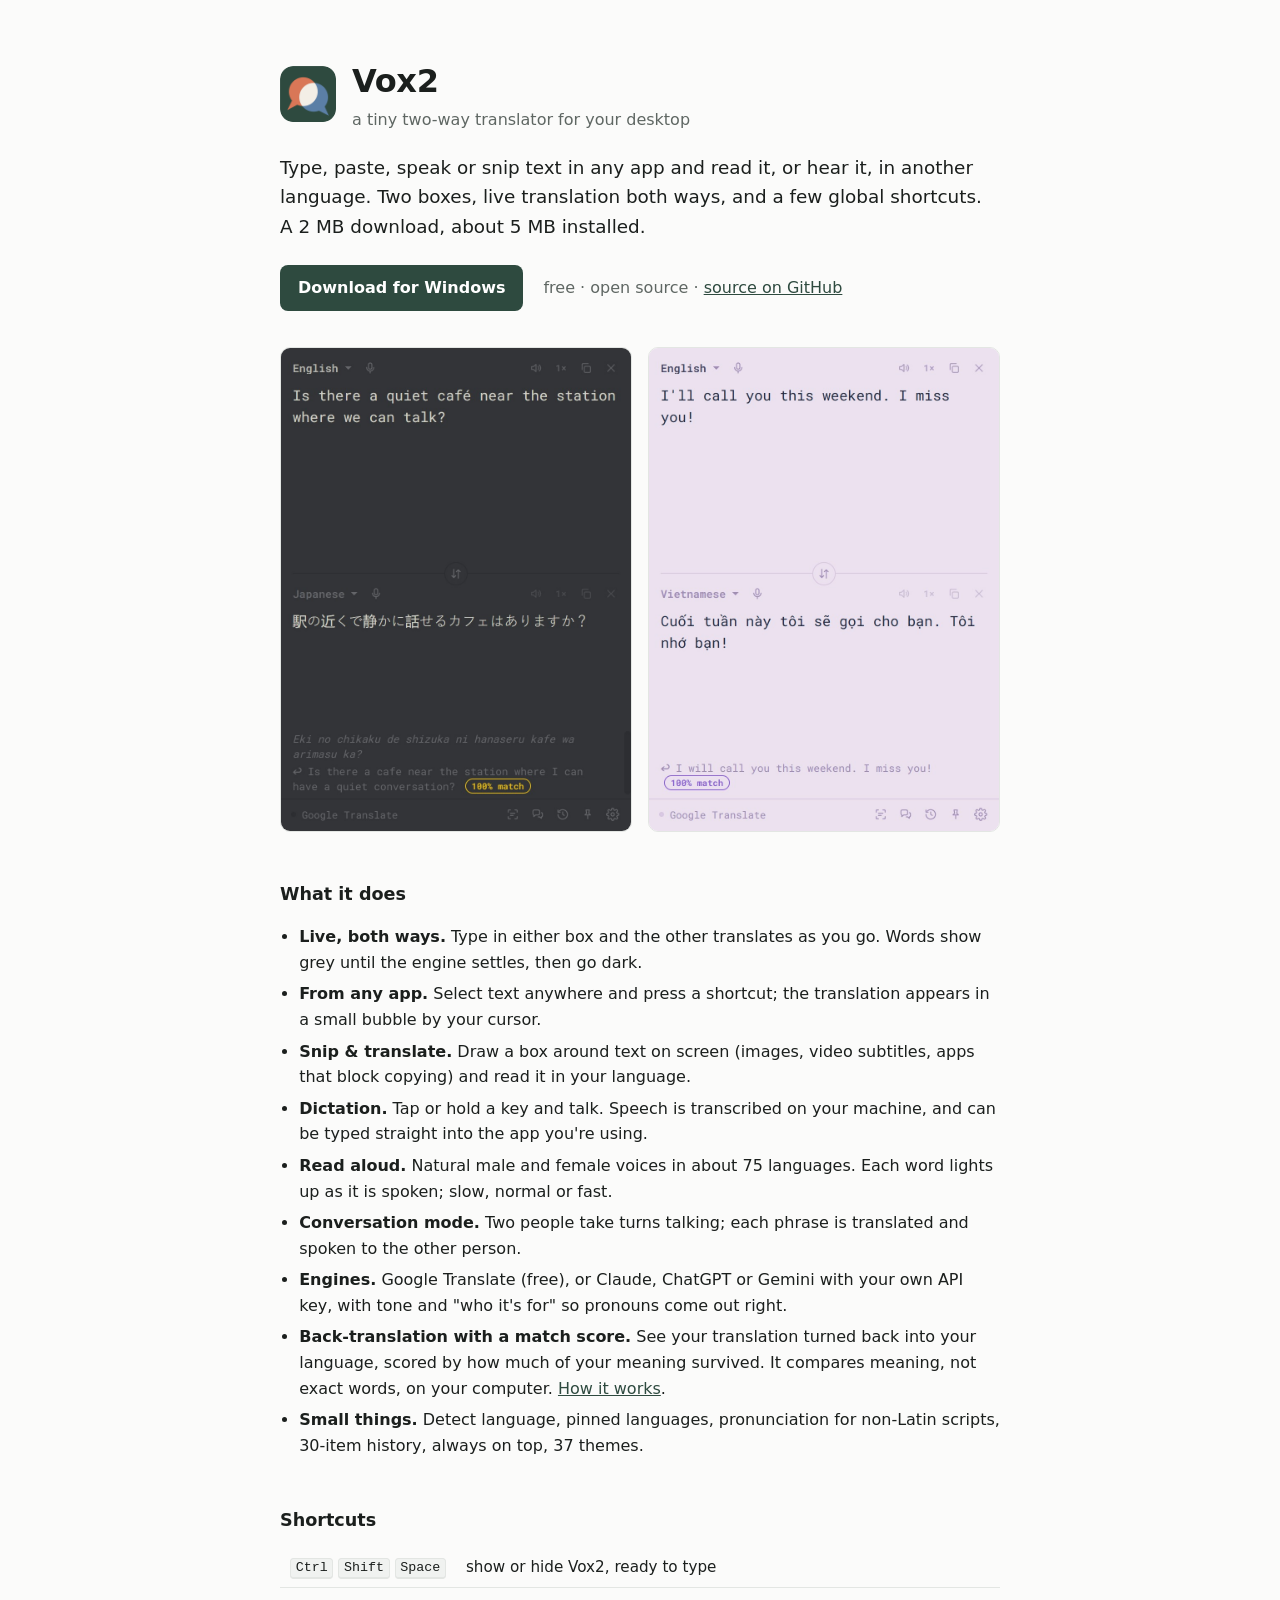
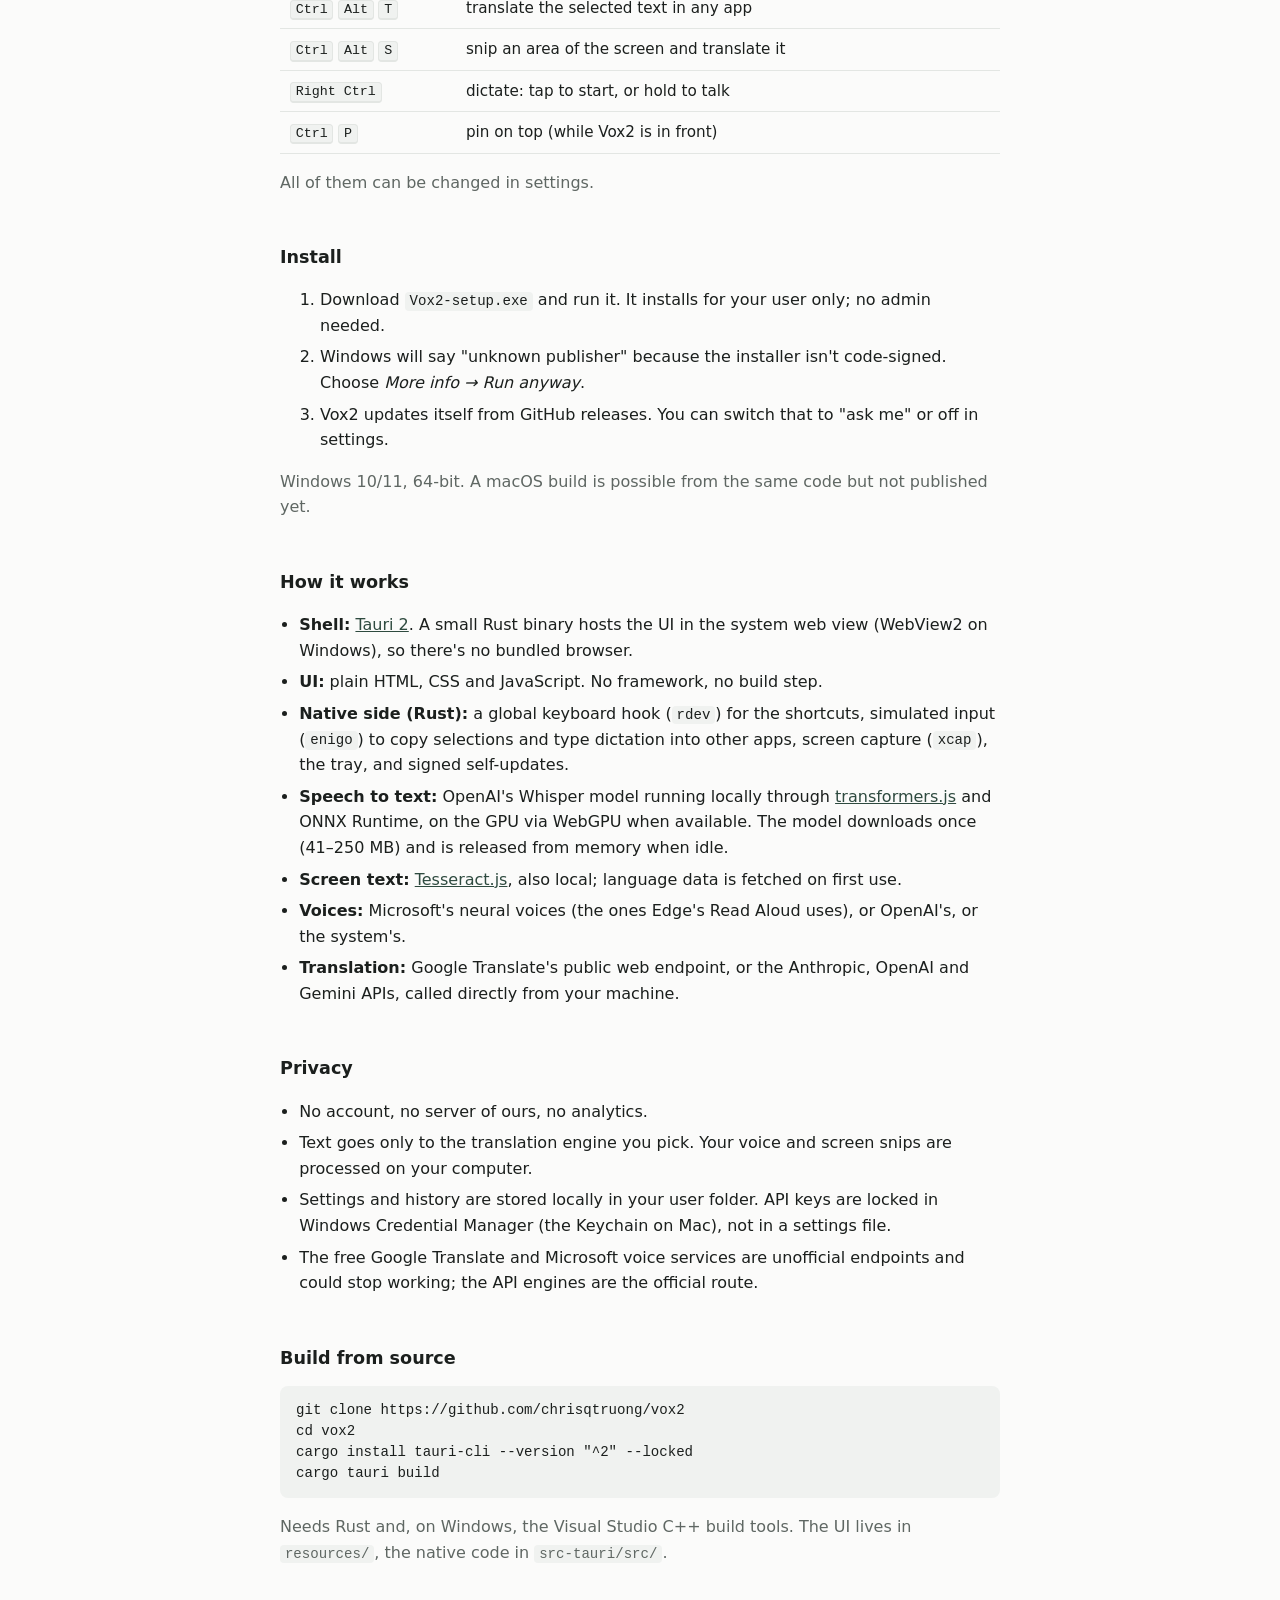
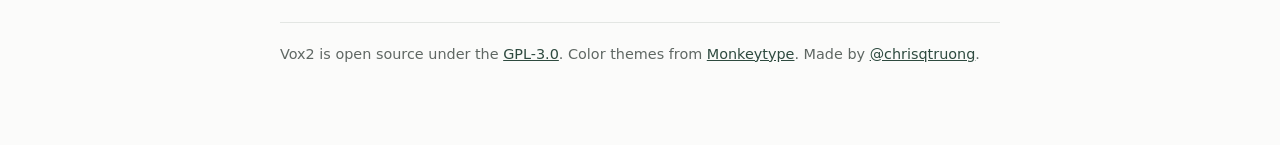
==== docs/index.html @ f2b48ca3 "Keep API keys in the system credential store, not settings.json Keys now live in Windows Credential " ====
<!doctype html>
<html lang="en">
<head>
<meta charset="utf-8">
<meta name="viewport" content="width=device-width, initial-scale=1">
<title>Vox2 · a tiny two-way translator for your desktop</title>
<meta name="description" content="Vox2 is a 5 MB desktop translator: type, paste, speak or snip text in any app and read or hear it in another language.">
<link rel="icon" href="icon.png">
<style>
  :root {
    --bg: #fbfbfa; --ink: #1b1f1d; --muted: #5f6763; --line: #e3e6e3; --code: #f0f2f0;
    --accent: #2e4a3f; --accent-ink: #fff;
    --mono: ui-monospace, "Cascadia Mono", "SF Mono", Menlo, Consolas, monospace;
  }
  @media (prefers-color-scheme: dark) {
    :root { --bg: #131614; --ink: #e5e9e6; --muted: #9aa49f; --line: #262c29; --code: #1b201d; --accent: #8cc3a9; --accent-ink: #0f1a15; }
  }
  * { box-sizing: border-box; }
  body { margin: 0; background: var(--bg); color: var(--ink); font: 16px/1.6 system-ui, -apple-system, "Segoe UI", sans-serif; }
  main { max-width: 760px; margin: 0 auto; padding: 56px 20px 80px; }
  a { color: var(--accent); }
  h1 { font-size: 2rem; margin: 0; letter-spacing: -.01em; }
  h2 { font-size: 1.1rem; margin: 48px 0 12px; }
  p, li { color: var(--ink); }
  .muted { color: var(--muted); }
  code, kbd { font-family: var(--mono); font-size: .88em; background: var(--code); padding: .1em .35em; border-radius: 4px; }
  kbd { border: 1px solid var(--line); border-bottom-width: 2px; }
  header { display: flex; gap: 16px; align-items: center; }
  header img { width: 56px; height: 56px; border-radius: 13px; }
  .lede { font-size: 1.15rem; margin: 20px 0 24px; max-width: 60ch; }
  .cta { display: flex; flex-wrap: wrap; gap: 12px 20px; align-items: center; }
  .btn { display: inline-block; background: var(--accent); color: var(--accent-ink); text-decoration: none; font-weight: 600; padding: 10px 18px; border-radius: 8px; }
  .shots { display: grid; grid-template-columns: repeat(auto-fit, minmax(260px, 1fr)); gap: 16px; margin: 36px 0 0; }
  .shots img { width: 100%; height: auto; border-radius: 10px; border: 1px solid var(--line); display: block; }
  ul { padding-left: 1.2rem; }
  li { margin-bottom: 6px; }
  table { border-collapse: collapse; width: 100%; font-size: .95rem; }
  td { padding: 8px 10px; border-bottom: 1px solid var(--line); vertical-align: top; }
  td:first-child { white-space: nowrap; width: 1%; }
  .table { overflow-x: auto; }
  pre { background: var(--code); padding: 14px 16px; border-radius: 8px; overflow-x: auto; font: .88rem/1.5 var(--mono); }
  footer { margin-top: 56px; padding-top: 20px; border-top: 1px solid var(--line); font-size: .9rem; color: var(--muted); }
</style>
</head>
<body>
<main>
  <header>
    <img src="icon.png" alt="">
    <div>
      <h1>Vox2</h1>
      <div class="muted">a tiny two-way translator for your desktop</div>
    </div>
  </header>

  <p class="lede">Type, paste, speak or snip text in any app and read it, or hear it, in another language. Two boxes, live translation both ways, and a few global shortcuts. A 2 MB download, about 5 MB installed.</p>

  <div class="cta">
    <a class="btn" href="https://github.com/chrisqtruong/vox2/releases/latest/download/Vox2-setup.exe">Download for Windows</a>
    <span class="muted">free · open source · <a href="https://github.com/chrisqtruong/vox2">source on GitHub</a></span>
  </div>

  <div class="shots">
    <img src="screenshot-dark.jpg" alt="Vox2 translating English to Japanese, with romaji and a reworded back-translation scored 100% match, in a dark theme" width="420" height="580">
    <img src="screenshot-light.jpg" alt="Vox2 translating English to Vietnamese, with a back-translation scored 100% match, in a light theme" width="420" height="580">
  </div>

  <h2>What it does</h2>
  <ul>
    <li><strong>Live, both ways.</strong> Type in either box and the other translates as you go. Words show grey until the engine settles, then go dark.</li>
    <li><strong>From any app.</strong> Select text anywhere and press a shortcut; the translation appears in a small bubble by your cursor.</li>
    <li><strong>Snip &amp; translate.</strong> Draw a box around text on screen (images, video subtitles, apps that block copying) and read it in your language.</li>
    <li><strong>Dictation.</strong> Tap or hold a key and talk. Speech is transcribed on your machine, and can be typed straight into the app you're using.</li>
    <li><strong>Read aloud.</strong> Natural male and female voices in about 75 languages. Each word lights up as it is spoken; slow, normal or fast.</li>
    <li><strong>Conversation mode.</strong> Two people take turns talking; each phrase is translated and spoken to the other person.</li>
    <li><strong>Engines.</strong> Google Translate (free), or Claude, ChatGPT or Gemini with your own API key, with tone and "who it's for" so pronouns come out right.</li>
    <li><strong>Back-translation with a match score.</strong> See your translation turned back into your language, scored by how much of your meaning survived. It compares meaning, not exact words, on your computer. <a href="https://github.com/chrisqtruong/vox2#back-translation-fidelity-scoring">How it works</a>.</li>
    <li><strong>Small things.</strong> Detect language, pinned languages, pronunciation for non-Latin scripts, 30-item history, always on top, 37 themes.</li>
  </ul>

  <h2>Shortcuts</h2>
  <div class="table">
    <table>
      <tr><td><kbd>Ctrl</kbd> <kbd>Shift</kbd> <kbd>Space</kbd></td><td>show or hide Vox2, ready to type</td></tr>
      <tr><td><kbd>Ctrl</kbd> <kbd>Alt</kbd> <kbd>T</kbd></td><td>translate the selected text in any app</td></tr>
      <tr><td><kbd>Ctrl</kbd> <kbd>Alt</kbd> <kbd>S</kbd></td><td>snip an area of the screen and translate it</td></tr>
      <tr><td><kbd>Right Ctrl</kbd></td><td>dictate: tap to start, or hold to talk</td></tr>
      <tr><td><kbd>Ctrl</kbd> <kbd>P</kbd></td><td>pin on top (while Vox2 is in front)</td></tr>
    </table>
  </div>
  <p class="muted">All of them can be changed in settings.</p>

  <h2>Install</h2>
  <ol>
    <li>Download <code>Vox2-setup.exe</code> and run it. It installs for your user only; no admin needed.</li>
    <li>Windows will say "unknown publisher" because the installer isn't code-signed. Choose <em>More info → Run anyway</em>.</li>
    <li>Vox2 updates itself from GitHub releases. You can switch that to "ask me" or off in settings.</li>
  </ol>
  <p class="muted">Windows 10/11, 64-bit. A macOS build is possible from the same code but not published yet.</p>

  <h2>How it works</h2>
  <ul>
    <li><strong>Shell:</strong> <a href="https://tauri.app">Tauri 2</a>. A small Rust binary hosts the UI in the system web view (WebView2 on Windows), so there's no bundled browser.</li>
    <li><strong>UI:</strong> plain HTML, CSS and JavaScript. No framework, no build step.</li>
    <li><strong>Native side (Rust):</strong> a global keyboard hook (<code>rdev</code>) for the shortcuts, simulated input (<code>enigo</code>) to copy selections and type dictation into other apps, screen capture (<code>xcap</code>), the tray, and signed self-updates.</li>
    <li><strong>Speech to text:</strong> OpenAI's Whisper model running locally through <a href="https://huggingface.co/docs/transformers.js">transformers.js</a> and ONNX Runtime, on the GPU via WebGPU when available. The model downloads once (41–250 MB) and is released from memory when idle.</li>
    <li><strong>Screen text:</strong> <a href="https://tesseract.projectnaptha.com">Tesseract.js</a>, also local; language data is fetched on first use.</li>
    <li><strong>Voices:</strong> Microsoft's neural voices (the ones Edge's Read Aloud uses), or OpenAI's, or the system's.</li>
    <li><strong>Translation:</strong> Google Translate's public web endpoint, or the Anthropic, OpenAI and Gemini APIs, called directly from your machine.</li>
  </ul>

  <h2>Privacy</h2>
  <ul>
    <li>No account, no server of ours, no analytics.</li>
    <li>Text goes only to the translation engine you pick. Your voice and screen snips are processed on your computer.</li>
    <li>Settings and history are stored locally in your user folder. API keys are locked in Windows Credential Manager (the Keychain on Mac), not in a settings file.</li>
    <li>The free Google Translate and Microsoft voice services are unofficial endpoints and could stop working; the API engines are the official route.</li>
  </ul>

  <h2>Build from source</h2>
  <pre>git clone https://github.com/chrisqtruong/vox2
cd vox2
cargo install tauri-cli --version "^2" --locked
cargo tauri build</pre>
  <p class="muted">Needs Rust and, on Windows, the Visual Studio C++ build tools. The UI lives in <code>resources/</code>, the native code in <code>src-tauri/src/</code>.</p>

  <footer>
    Vox2 is open source under the <a href="https://github.com/chrisqtruong/vox2/blob/main/LICENSE">GPL-3.0</a>. Color themes from <a href="https://github.com/monkeytypegame/monkeytype">Monkeytype</a>.
    Made by <a href="https://github.com/chrisqtruong">@chrisqtruong</a>.
  </footer>
</main>
</body>
</html>
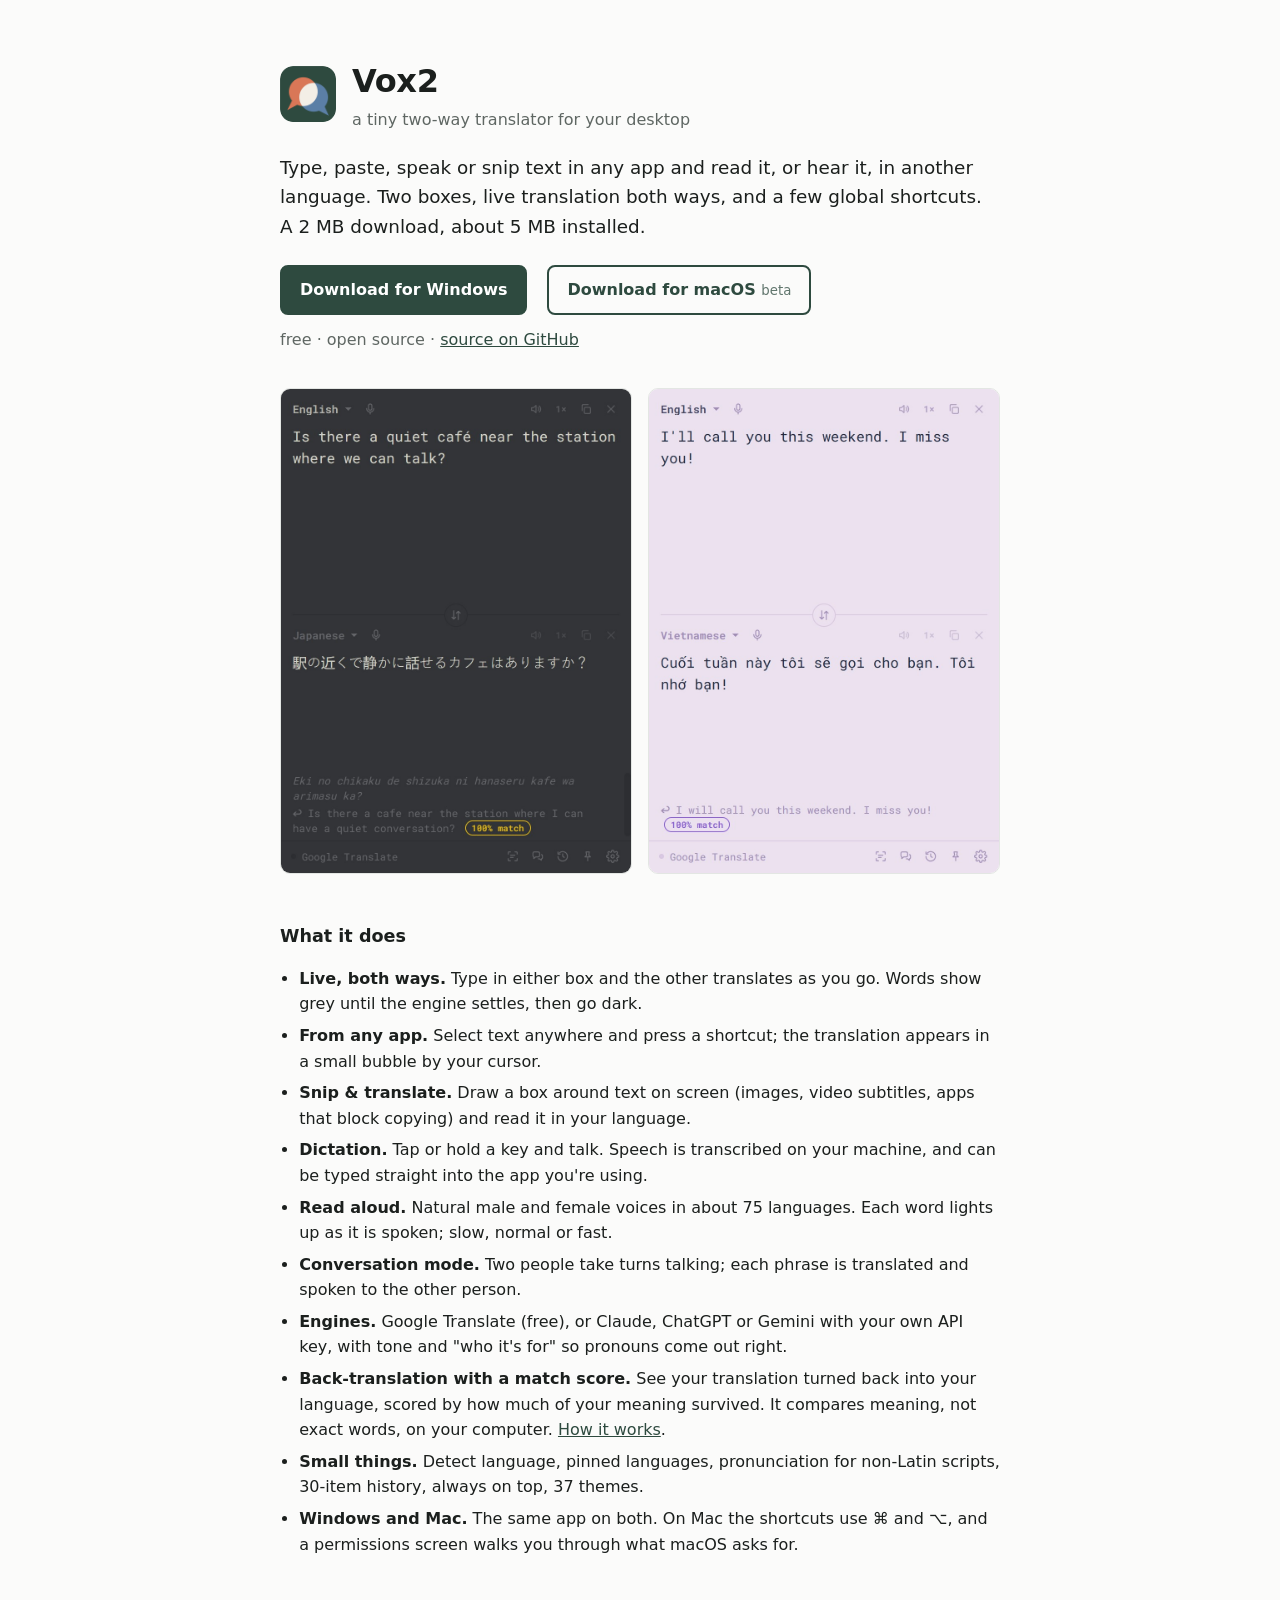
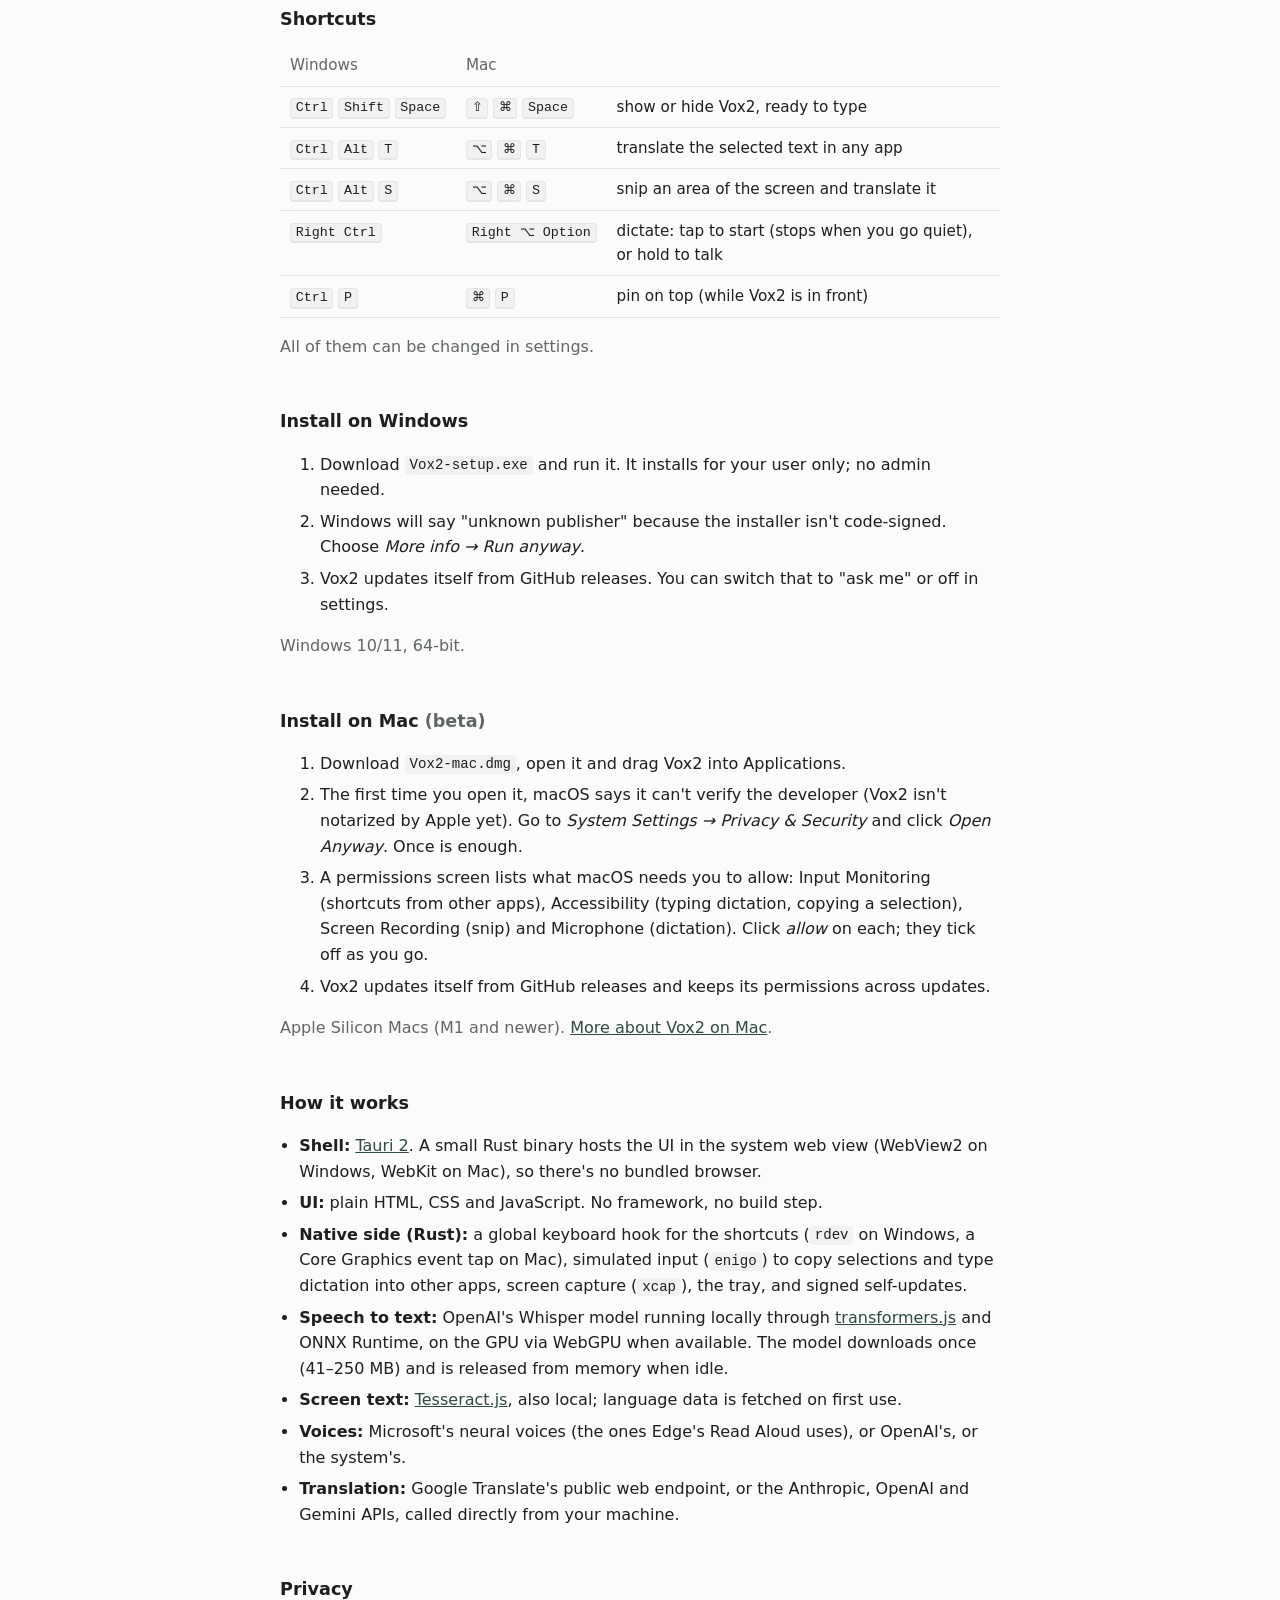
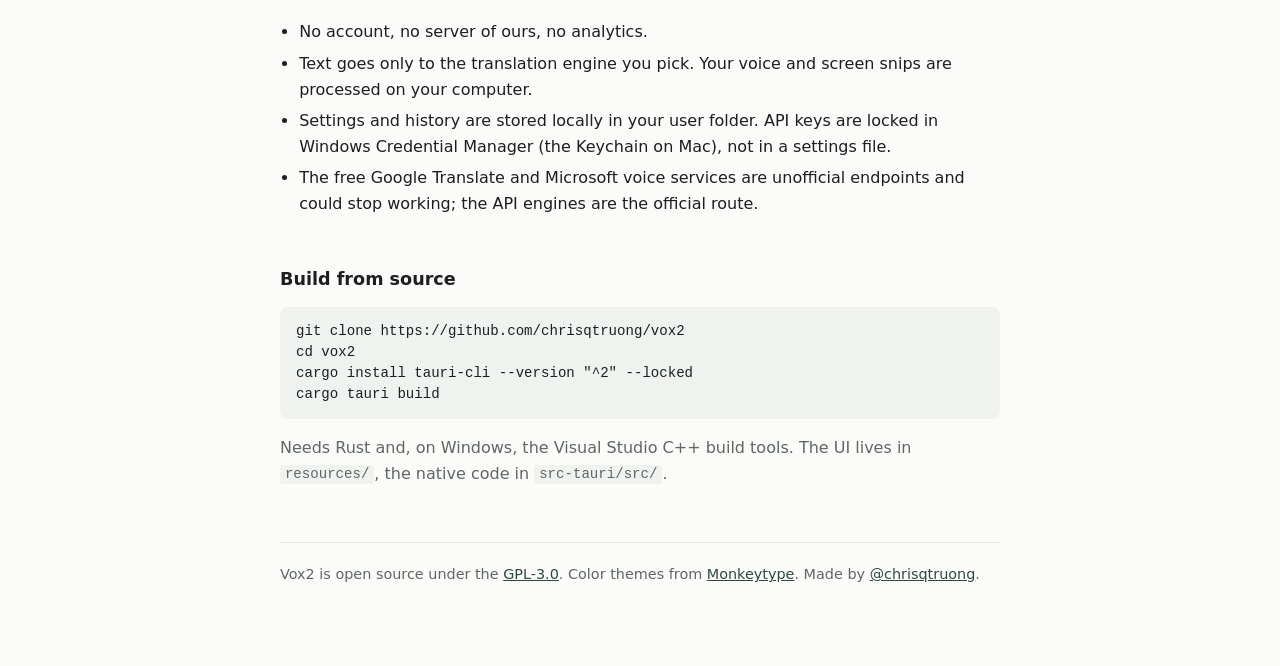
==== commit be089f5e: "Website: Download for macOS button and Mac install notes A second download button (Vox2-mac.dmg, bet" ====
--- a/docs/index.html
+++ b/docs/index.html
@@ -29,15 +29,23 @@
   header img { width: 56px; height: 56px; border-radius: 13px; }
   .lede { font-size: 1.15rem; margin: 20px 0 24px; max-width: 60ch; }
   .cta { display: flex; flex-wrap: wrap; gap: 12px 20px; align-items: center; }
-  .btn { display: inline-block; background: var(--accent); color: var(--accent-ink); text-decoration: none; font-weight: 600; padding: 10px 18px; border-radius: 8px; }
+  .btn { display: inline-block; background: var(--accent); color: var(--accent-ink); text-decoration: none; font-weight: 600; padding: 10px 18px; border-radius: 8px; border: 2px solid var(--accent); }
+  .btn.alt { background: transparent; color: var(--accent); }
+  .btn small { font-weight: 500; opacity: .75; }
   .shots { display: grid; grid-template-columns: repeat(auto-fit, minmax(260px, 1fr)); gap: 16px; margin: 36px 0 0; }
   .shots img { width: 100%; height: auto; border-radius: 10px; border: 1px solid var(--line); display: block; }
   ul { padding-left: 1.2rem; }
   li { margin-bottom: 6px; }
   table { border-collapse: collapse; width: 100%; font-size: .95rem; }
   td { padding: 8px 10px; border-bottom: 1px solid var(--line); vertical-align: top; }
-  td:first-child { white-space: nowrap; width: 1%; }
+  td:first-child, td:nth-child(2) { white-space: nowrap; width: 1%; }
   .table { overflow-x: auto; }
+  /* phones: Windows and Mac keys side by side, what they do underneath */
+  @media (max-width: 600px) {
+    .table tr { display: grid; grid-template-columns: auto 1fr; gap: 4px 12px; padding: 10px 0; border-bottom: 1px solid var(--line); }
+    .table td { border: 0; padding: 0; width: auto; }
+    .table td:last-child { grid-column: 1 / -1; }
+  }
   pre { background: var(--code); padding: 14px 16px; border-radius: 8px; overflow-x: auto; font: .88rem/1.5 var(--mono); }
   footer { margin-top: 56px; padding-top: 20px; border-top: 1px solid var(--line); font-size: .9rem; color: var(--muted); }
 </style>
@@ -56,6 +64,7 @@
 
   <div class="cta">
     <a class="btn" href="https://github.com/chrisqtruong/vox2/releases/latest/download/Vox2-setup.exe">Download for Windows</a>
+    <a class="btn alt" href="https://github.com/chrisqtruong/vox2/releases/latest/download/Vox2-mac.dmg">Download for macOS <small>beta</small></a>
     <span class="muted">free · open source · <a href="https://github.com/chrisqtruong/vox2">source on GitHub</a></span>
   </div>
 
@@ -75,33 +84,44 @@
     <li><strong>Engines.</strong> Google Translate (free), or Claude, ChatGPT or Gemini with your own API key, with tone and "who it's for" so pronouns come out right.</li>
     <li><strong>Back-translation with a match score.</strong> See your translation turned back into your language, scored by how much of your meaning survived. It compares meaning, not exact words, on your computer. <a href="https://github.com/chrisqtruong/vox2#back-translation-fidelity-scoring">How it works</a>.</li>
     <li><strong>Small things.</strong> Detect language, pinned languages, pronunciation for non-Latin scripts, 30-item history, always on top, 37 themes.</li>
+    <li><strong>Windows and Mac.</strong> The same app on both. On Mac the shortcuts use ⌘ and ⌥, and a permissions screen walks you through what macOS asks for.</li>
   </ul>
 
   <h2>Shortcuts</h2>
   <div class="table">
     <table>
-      <tr><td><kbd>Ctrl</kbd> <kbd>Shift</kbd> <kbd>Space</kbd></td><td>show or hide Vox2, ready to type</td></tr>
-      <tr><td><kbd>Ctrl</kbd> <kbd>Alt</kbd> <kbd>T</kbd></td><td>translate the selected text in any app</td></tr>
-      <tr><td><kbd>Ctrl</kbd> <kbd>Alt</kbd> <kbd>S</kbd></td><td>snip an area of the screen and translate it</td></tr>
-      <tr><td><kbd>Right Ctrl</kbd></td><td>dictate: tap to start, or hold to talk</td></tr>
-      <tr><td><kbd>Ctrl</kbd> <kbd>P</kbd></td><td>pin on top (while Vox2 is in front)</td></tr>
+      <tr><td class="muted">Windows</td><td class="muted">Mac</td><td></td></tr>
+      <tr><td><kbd>Ctrl</kbd> <kbd>Shift</kbd> <kbd>Space</kbd></td><td><kbd>⇧</kbd> <kbd>⌘</kbd> <kbd>Space</kbd></td><td>show or hide Vox2, ready to type</td></tr>
+      <tr><td><kbd>Ctrl</kbd> <kbd>Alt</kbd> <kbd>T</kbd></td><td><kbd>⌥</kbd> <kbd>⌘</kbd> <kbd>T</kbd></td><td>translate the selected text in any app</td></tr>
+      <tr><td><kbd>Ctrl</kbd> <kbd>Alt</kbd> <kbd>S</kbd></td><td><kbd>⌥</kbd> <kbd>⌘</kbd> <kbd>S</kbd></td><td>snip an area of the screen and translate it</td></tr>
+      <tr><td><kbd>Right Ctrl</kbd></td><td><kbd>Right ⌥ Option</kbd></td><td>dictate: tap to start (stops when you go quiet), or hold to talk</td></tr>
+      <tr><td><kbd>Ctrl</kbd> <kbd>P</kbd></td><td><kbd>⌘</kbd> <kbd>P</kbd></td><td>pin on top (while Vox2 is in front)</td></tr>
     </table>
   </div>
   <p class="muted">All of them can be changed in settings.</p>
 
-  <h2>Install</h2>
+  <h2>Install on Windows</h2>
   <ol>
     <li>Download <code>Vox2-setup.exe</code> and run it. It installs for your user only; no admin needed.</li>
     <li>Windows will say "unknown publisher" because the installer isn't code-signed. Choose <em>More info → Run anyway</em>.</li>
     <li>Vox2 updates itself from GitHub releases. You can switch that to "ask me" or off in settings.</li>
   </ol>
-  <p class="muted">Windows 10/11, 64-bit. A macOS build is possible from the same code but not published yet.</p>
+  <p class="muted">Windows 10/11, 64-bit.</p>
+
+  <h2>Install on Mac <span class="muted">(beta)</span></h2>
+  <ol>
+    <li>Download <code>Vox2-mac.dmg</code>, open it and drag Vox2 into Applications.</li>
+    <li>The first time you open it, macOS says it can't verify the developer (Vox2 isn't notarized by Apple yet). Go to <em>System Settings → Privacy &amp; Security</em> and click <em>Open Anyway</em>. Once is enough.</li>
+    <li>A permissions screen lists what macOS needs you to allow: Input Monitoring (shortcuts from other apps), Accessibility (typing dictation, copying a selection), Screen Recording (snip) and Microphone (dictation). Click <em>allow</em> on each; they tick off as you go.</li>
+    <li>Vox2 updates itself from GitHub releases and keeps its permissions across updates.</li>
+  </ol>
+  <p class="muted">Apple Silicon Macs (M1 and newer). <a href="https://github.com/chrisqtruong/vox2#macos-notes">More about Vox2 on Mac</a>.</p>
 
   <h2>How it works</h2>
   <ul>
-    <li><strong>Shell:</strong> <a href="https://tauri.app">Tauri 2</a>. A small Rust binary hosts the UI in the system web view (WebView2 on Windows), so there's no bundled browser.</li>
+    <li><strong>Shell:</strong> <a href="https://tauri.app">Tauri 2</a>. A small Rust binary hosts the UI in the system web view (WebView2 on Windows, WebKit on Mac), so there's no bundled browser.</li>
     <li><strong>UI:</strong> plain HTML, CSS and JavaScript. No framework, no build step.</li>
-    <li><strong>Native side (Rust):</strong> a global keyboard hook (<code>rdev</code>) for the shortcuts, simulated input (<code>enigo</code>) to copy selections and type dictation into other apps, screen capture (<code>xcap</code>), the tray, and signed self-updates.</li>
+    <li><strong>Native side (Rust):</strong> a global keyboard hook for the shortcuts (<code>rdev</code> on Windows, a Core Graphics event tap on Mac), simulated input (<code>enigo</code>) to copy selections and type dictation into other apps, screen capture (<code>xcap</code>), the tray, and signed self-updates.</li>
     <li><strong>Speech to text:</strong> OpenAI's Whisper model running locally through <a href="https://huggingface.co/docs/transformers.js">transformers.js</a> and ONNX Runtime, on the GPU via WebGPU when available. The model downloads once (41–250 MB) and is released from memory when idle.</li>
     <li><strong>Screen text:</strong> <a href="https://tesseract.projectnaptha.com">Tesseract.js</a>, also local; language data is fetched on first use.</li>
     <li><strong>Voices:</strong> Microsoft's neural voices (the ones Edge's Read Aloud uses), or OpenAI's, or the system's.</li>
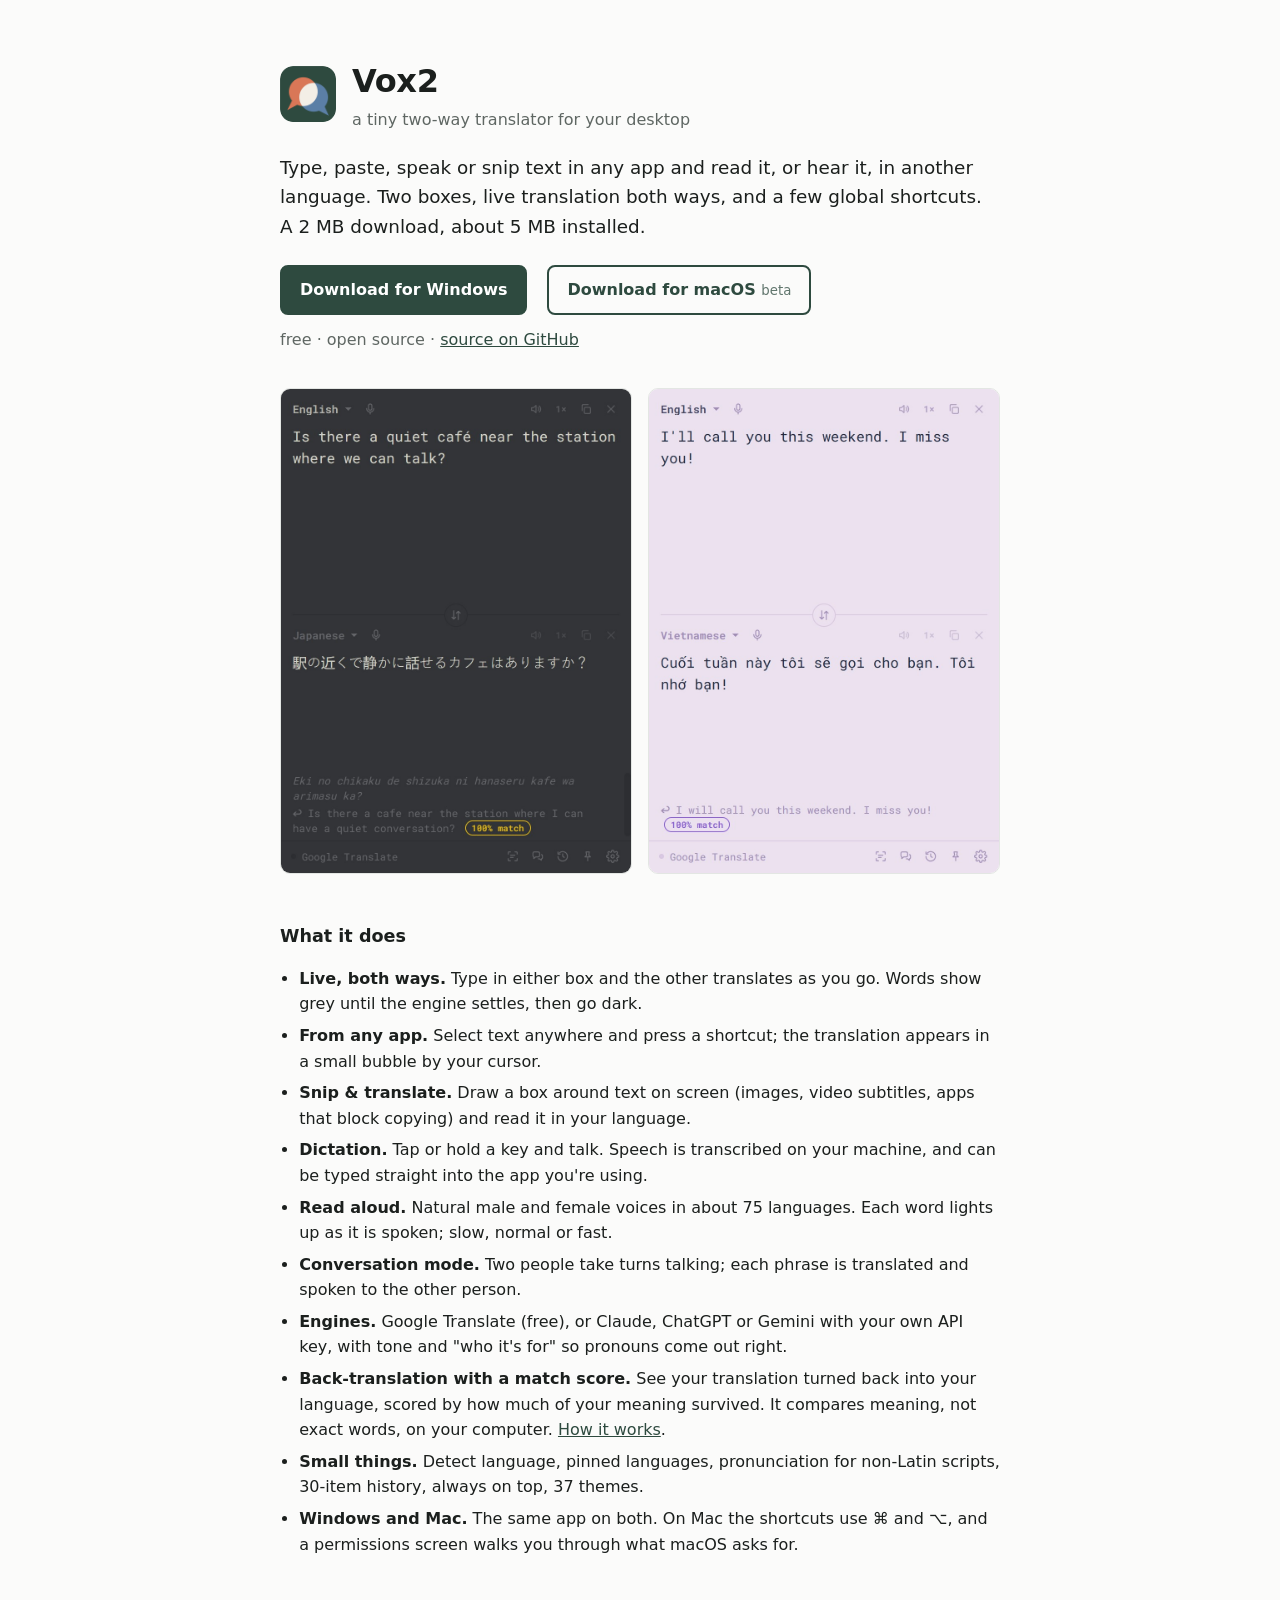
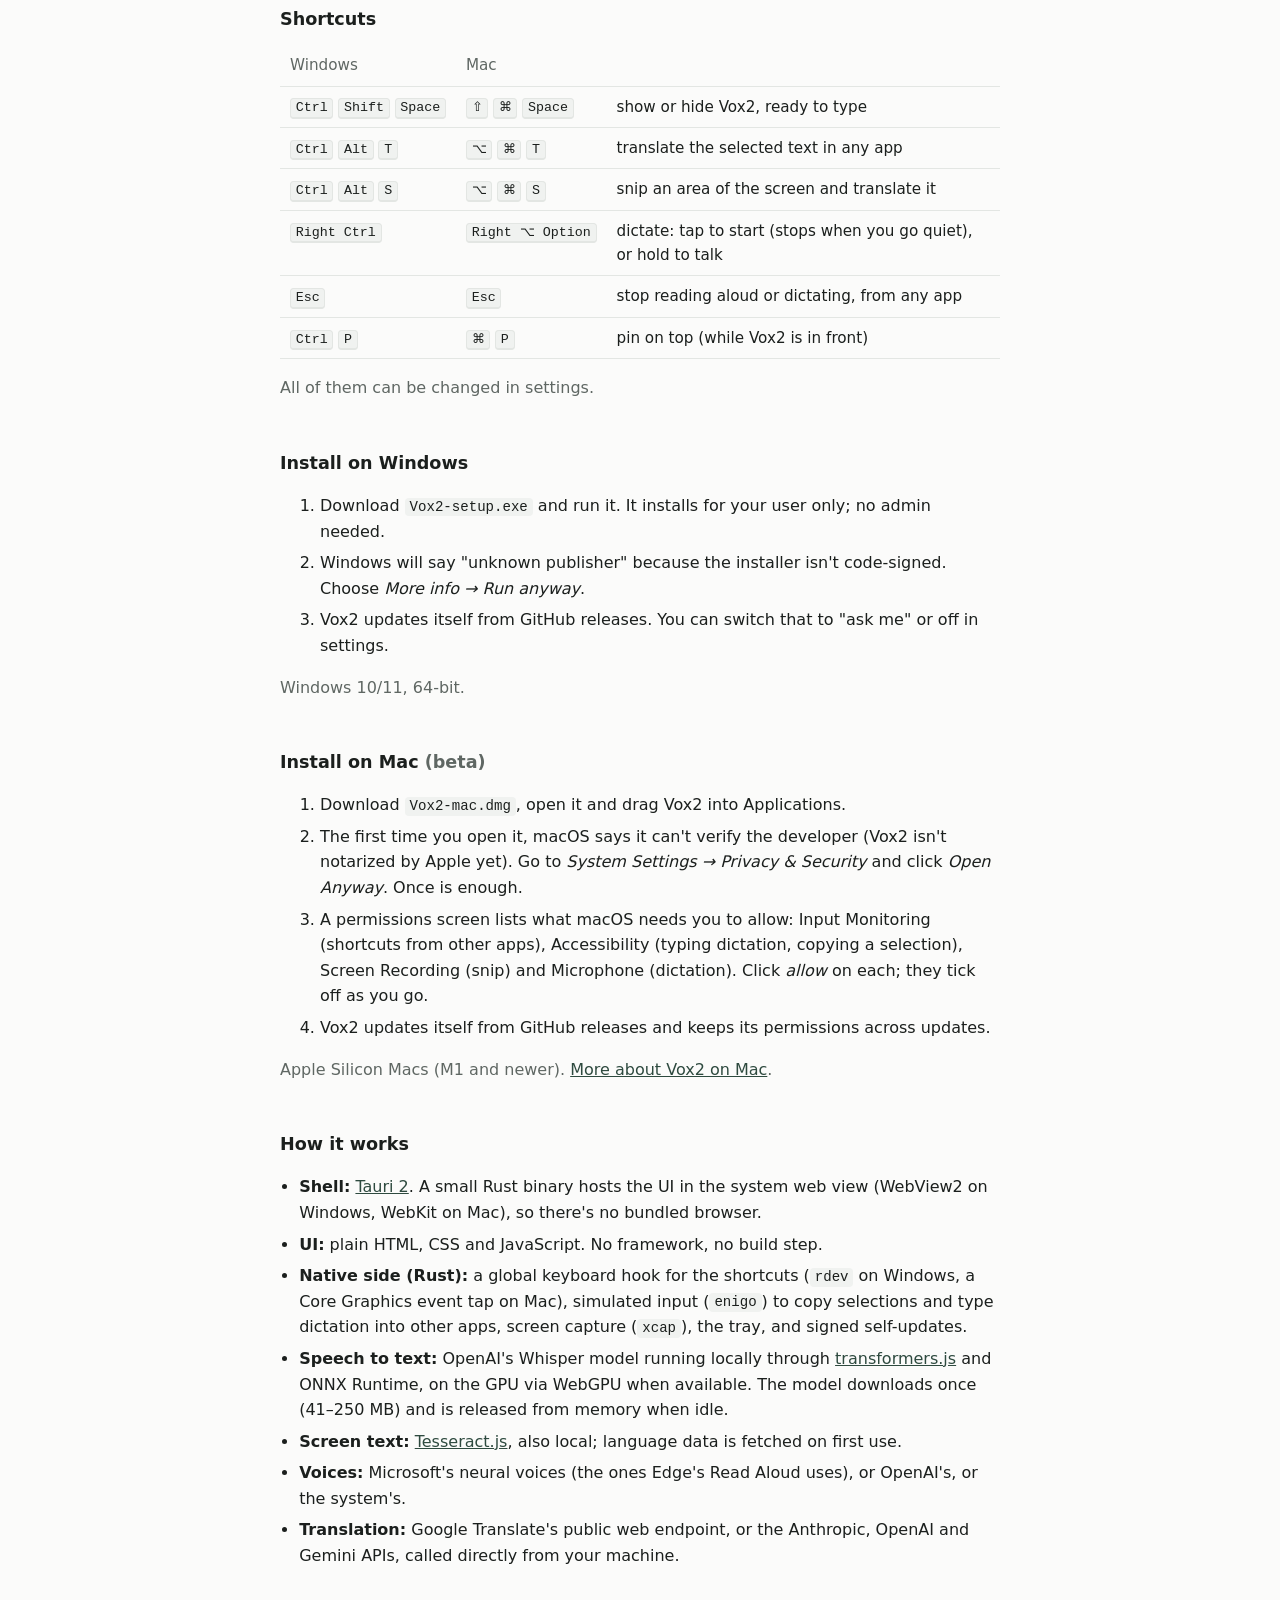
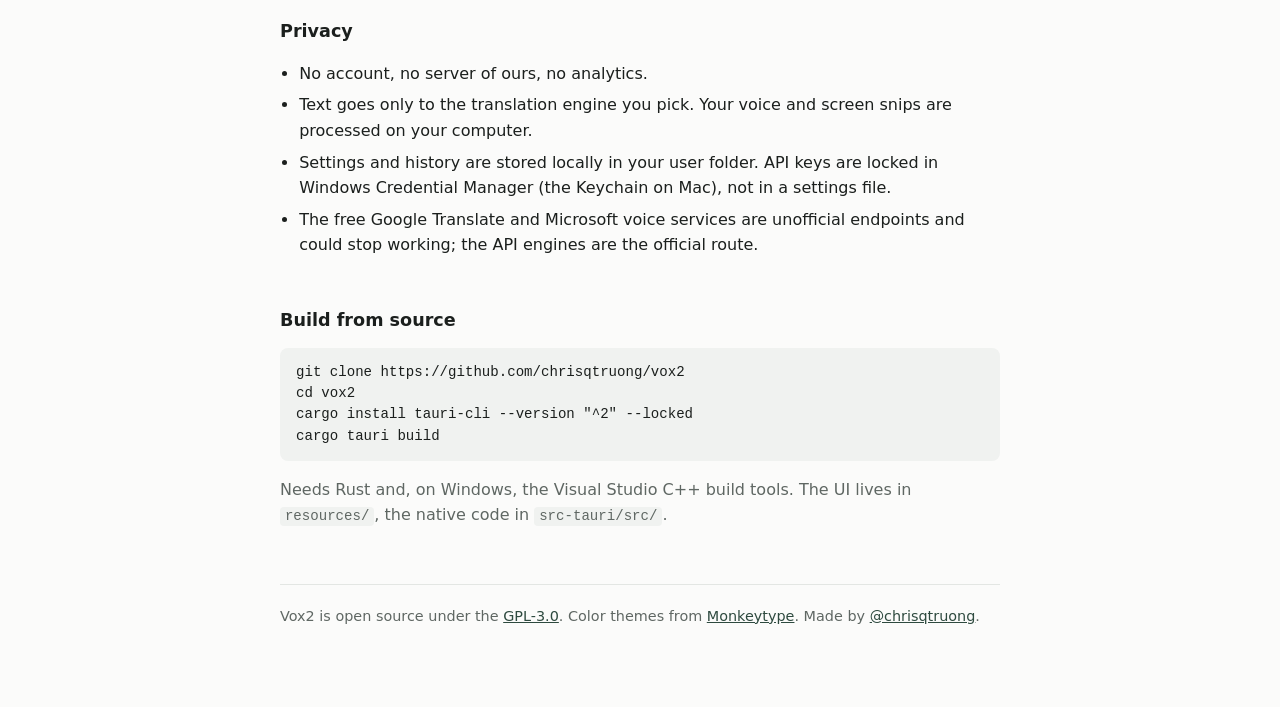
==== commit 5ba09eca: "Docs: CHANGELOG, README and CLAUDE.md for this round of fixes - CHANGELOG.md (new): Unreleased (Esc " ====
--- a/docs/index.html
+++ b/docs/index.html
@@ -95,6 +95,7 @@
       <tr><td><kbd>Ctrl</kbd> <kbd>Alt</kbd> <kbd>T</kbd></td><td><kbd>⌥</kbd> <kbd>⌘</kbd> <kbd>T</kbd></td><td>translate the selected text in any app</td></tr>
       <tr><td><kbd>Ctrl</kbd> <kbd>Alt</kbd> <kbd>S</kbd></td><td><kbd>⌥</kbd> <kbd>⌘</kbd> <kbd>S</kbd></td><td>snip an area of the screen and translate it</td></tr>
       <tr><td><kbd>Right Ctrl</kbd></td><td><kbd>Right ⌥ Option</kbd></td><td>dictate: tap to start (stops when you go quiet), or hold to talk</td></tr>
+      <tr><td><kbd>Esc</kbd></td><td><kbd>Esc</kbd></td><td>stop reading aloud or dictating, from any app</td></tr>
       <tr><td><kbd>Ctrl</kbd> <kbd>P</kbd></td><td><kbd>⌘</kbd> <kbd>P</kbd></td><td>pin on top (while Vox2 is in front)</td></tr>
     </table>
   </div>
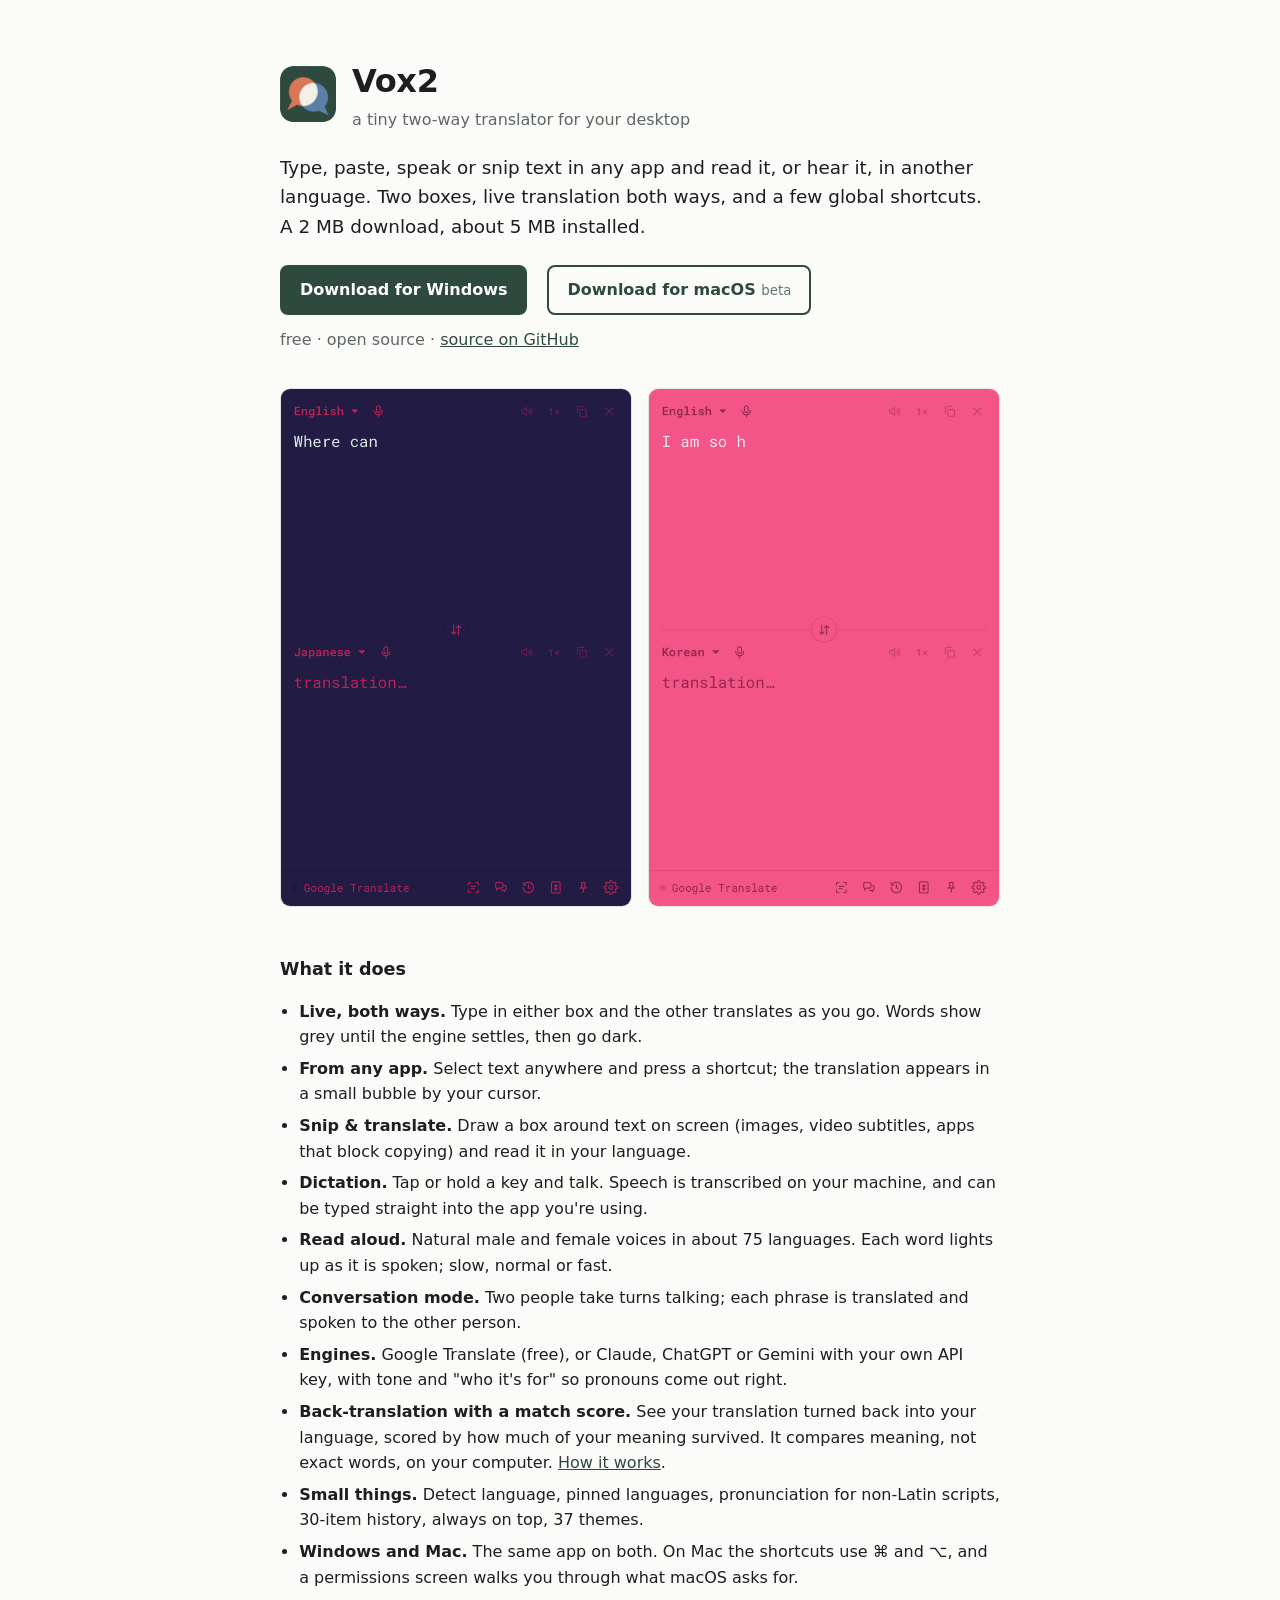
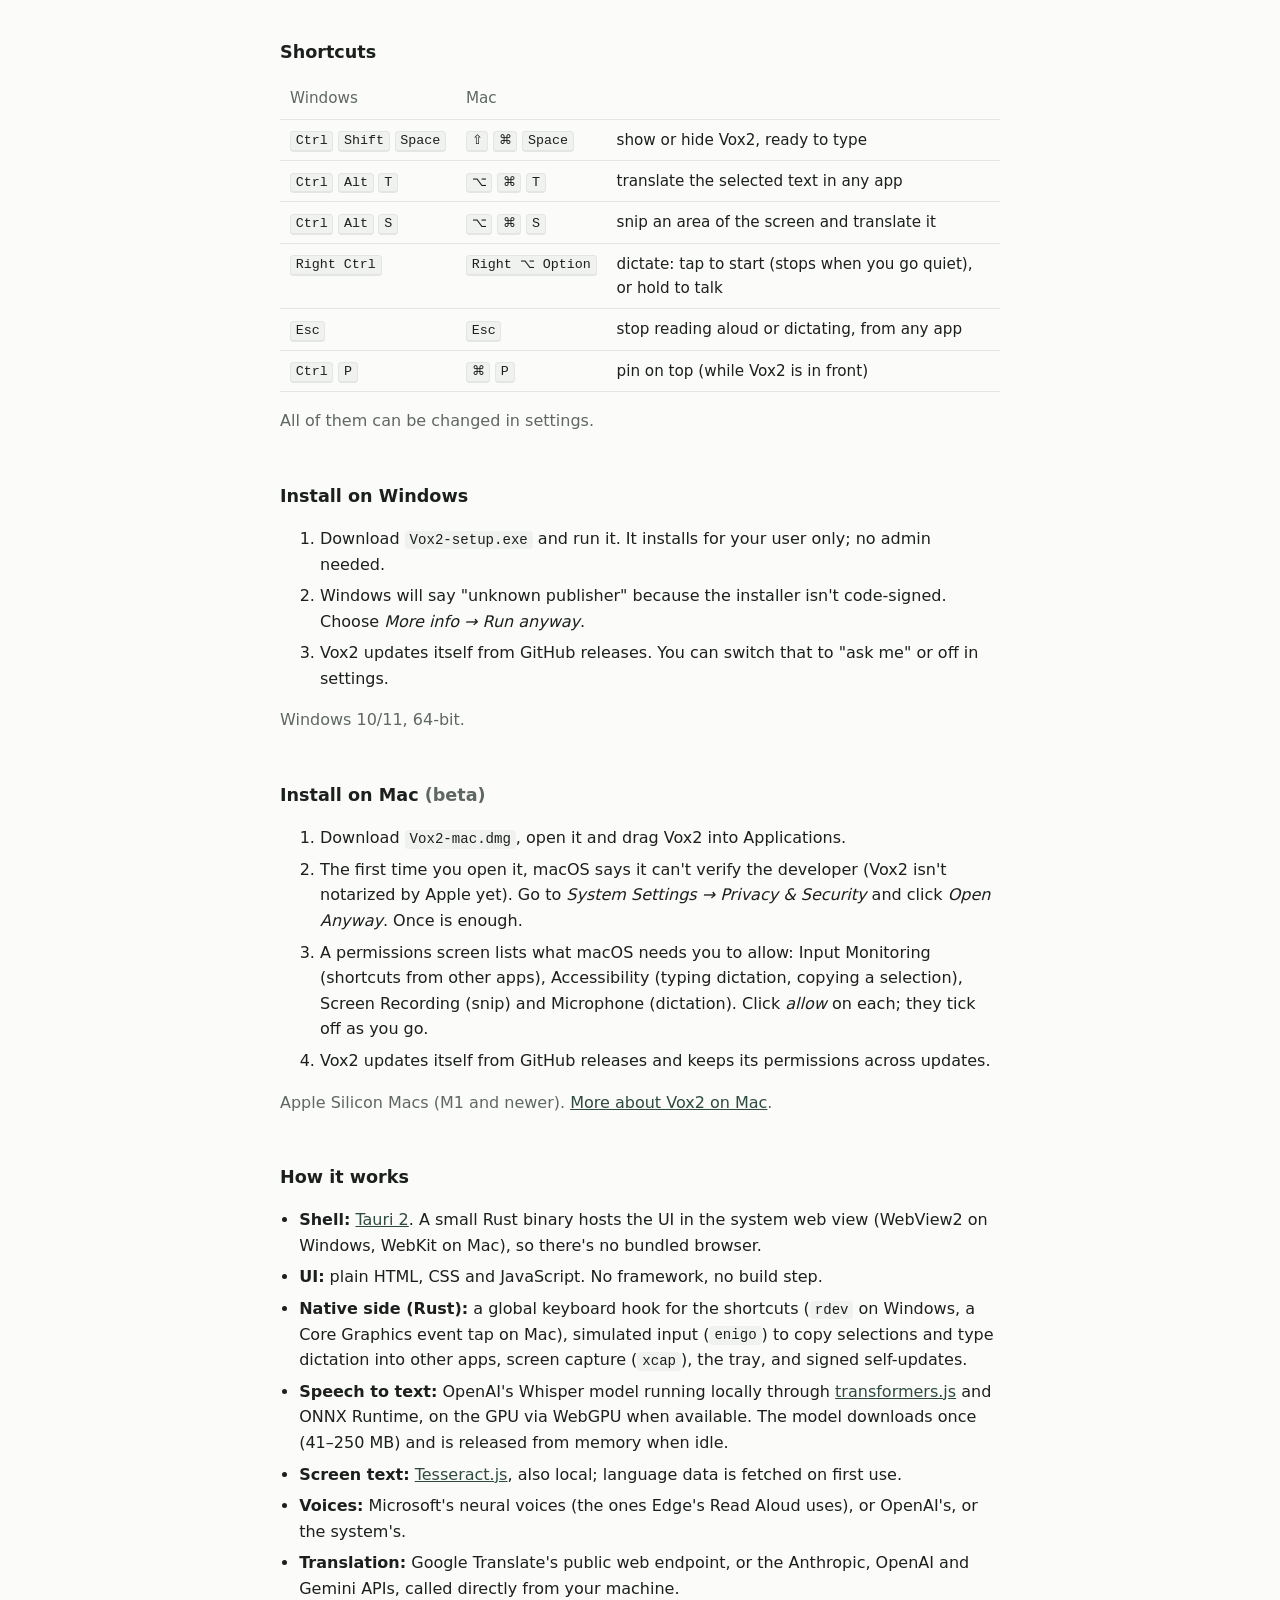
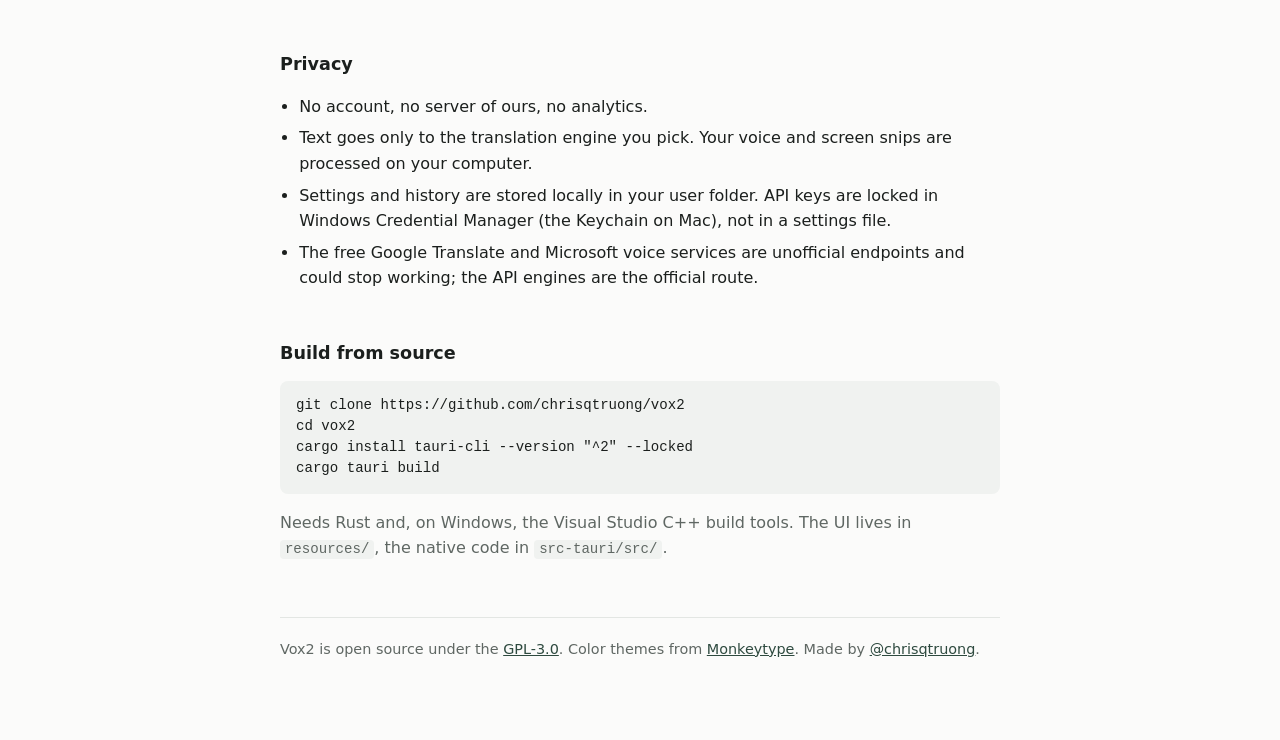
==== commit 2c980161: "README and website: live translation GIFs instead of screenshots Two looping demos recorded from the" ====
--- a/docs/index.html
+++ b/docs/index.html
@@ -69,8 +69,8 @@
   </div>
 
   <div class="shots">
-    <img src="screenshot-dark.jpg" alt="Vox2 translating English to Japanese, with romaji and a reworded back-translation scored 100% match, in a dark theme" width="420" height="580">
-    <img src="screenshot-light.jpg" alt="Vox2 translating English to Vietnamese, with a back-translation scored 100% match, in a light theme" width="420" height="580">
+    <img src="demo-japanese.gif" alt="Typing a question translates live into Japanese, then shows romaji, the back-translation and a 100% match score, in the laser theme" width="420" height="620">
+    <img src="demo-korean.gif" alt="Typing a greeting translates live into Korean, then shows its romanization, the back-translation and a 100% match score, in the miami theme" width="420" height="620">
   </div>
 
   <h2>What it does</h2>
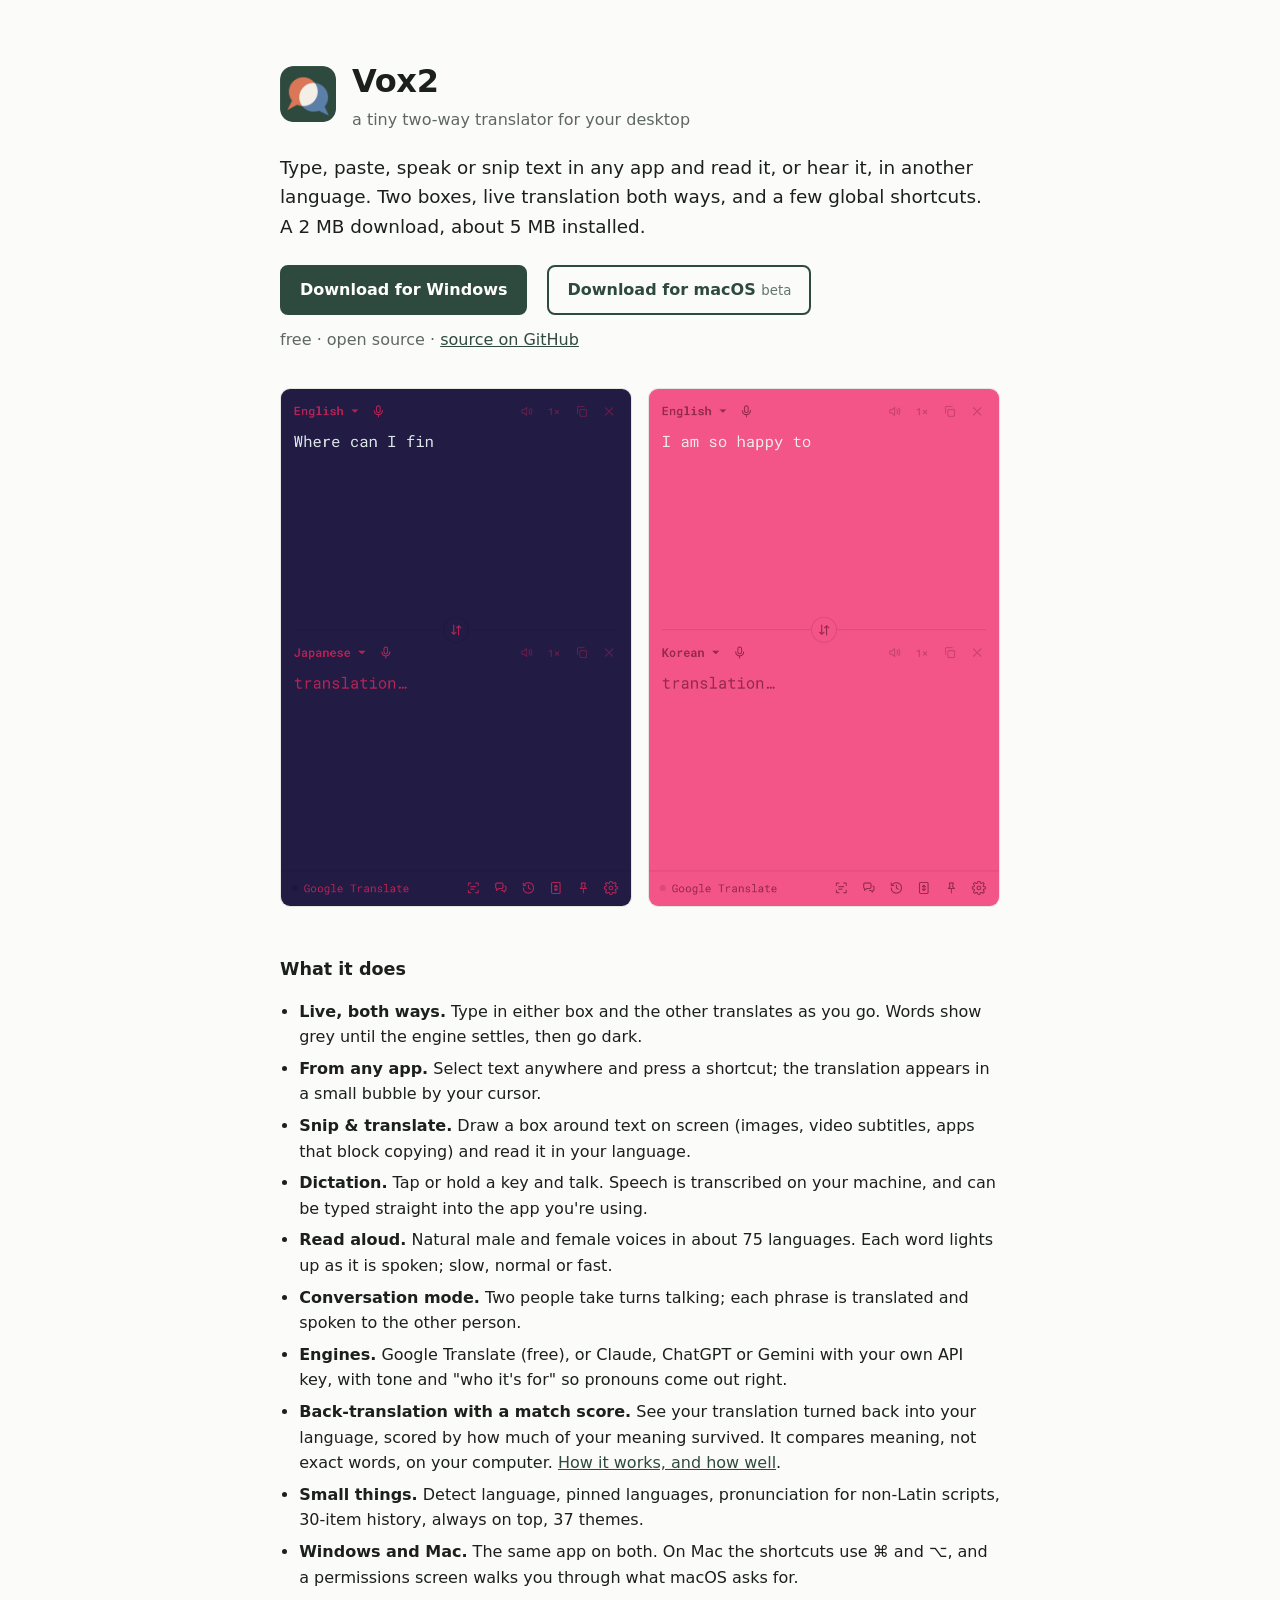
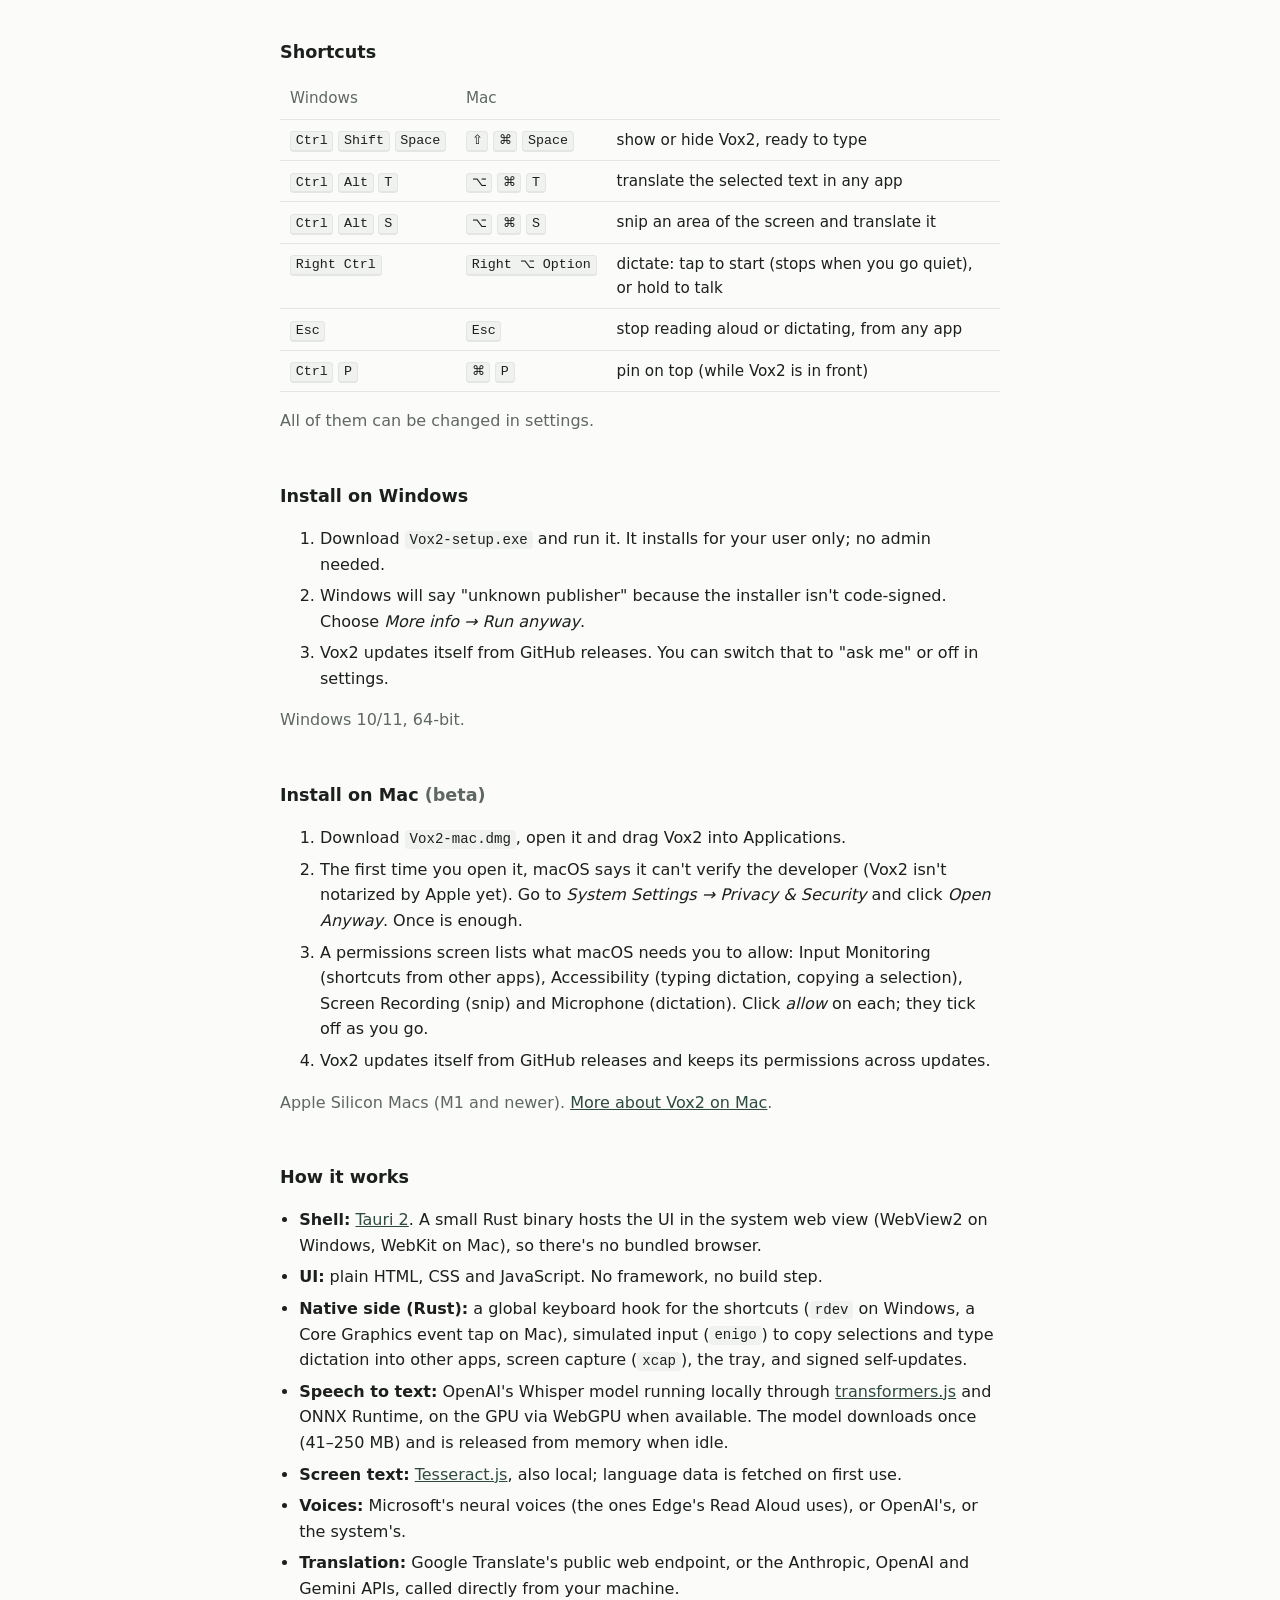
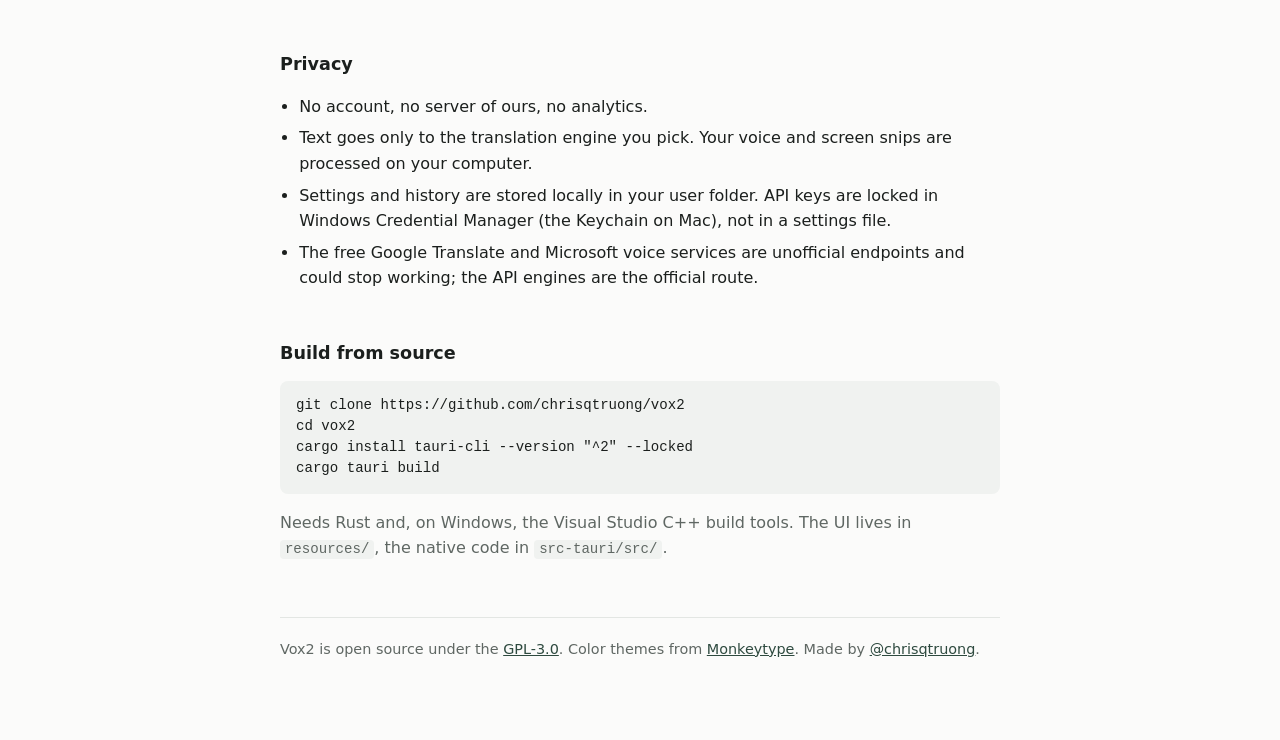
==== commit dabb8f5f: "Meaning check: first test report, test kit, prioritized roadmap - docs/meaning-check-tests/: dated r" ====
--- a/docs/index.html
+++ b/docs/index.html
@@ -82,7 +82,7 @@
     <li><strong>Read aloud.</strong> Natural male and female voices in about 75 languages. Each word lights up as it is spoken; slow, normal or fast.</li>
     <li><strong>Conversation mode.</strong> Two people take turns talking; each phrase is translated and spoken to the other person.</li>
     <li><strong>Engines.</strong> Google Translate (free), or Claude, ChatGPT or Gemini with your own API key, with tone and "who it's for" so pronouns come out right.</li>
-    <li><strong>Back-translation with a match score.</strong> See your translation turned back into your language, scored by how much of your meaning survived. It compares meaning, not exact words, on your computer. <a href="https://github.com/chrisqtruong/vox2#back-translation-fidelity-scoring">How it works</a>.</li>
+    <li><strong>Back-translation with a match score.</strong> See your translation turned back into your language, scored by how much of your meaning survived. It compares meaning, not exact words, on your computer. <a href="https://github.com/chrisqtruong/vox2/blob/main/docs/meaning-check-tests/README.md">How it works, and how well</a>.</li>
     <li><strong>Small things.</strong> Detect language, pinned languages, pronunciation for non-Latin scripts, 30-item history, always on top, 37 themes.</li>
     <li><strong>Windows and Mac.</strong> The same app on both. On Mac the shortcuts use ⌘ and ⌥, and a permissions screen walks you through what macOS asks for.</li>
   </ul>
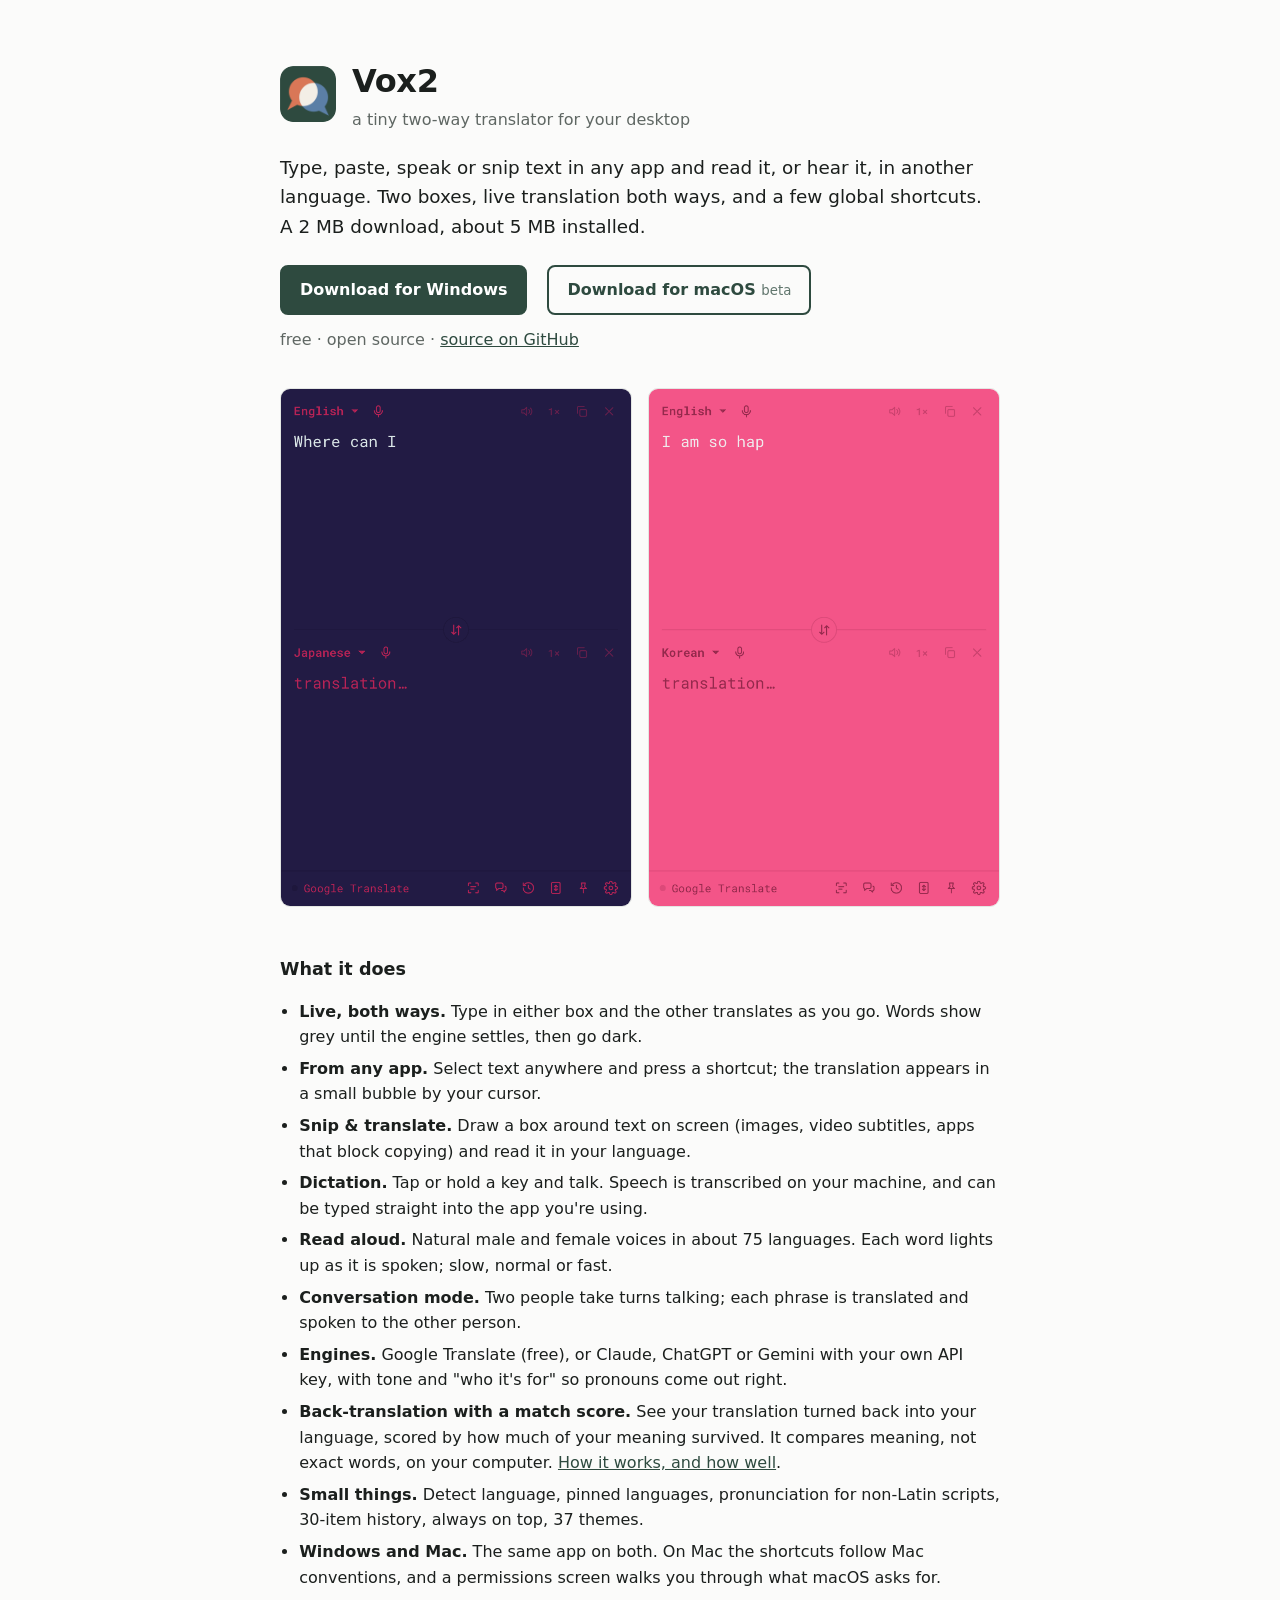
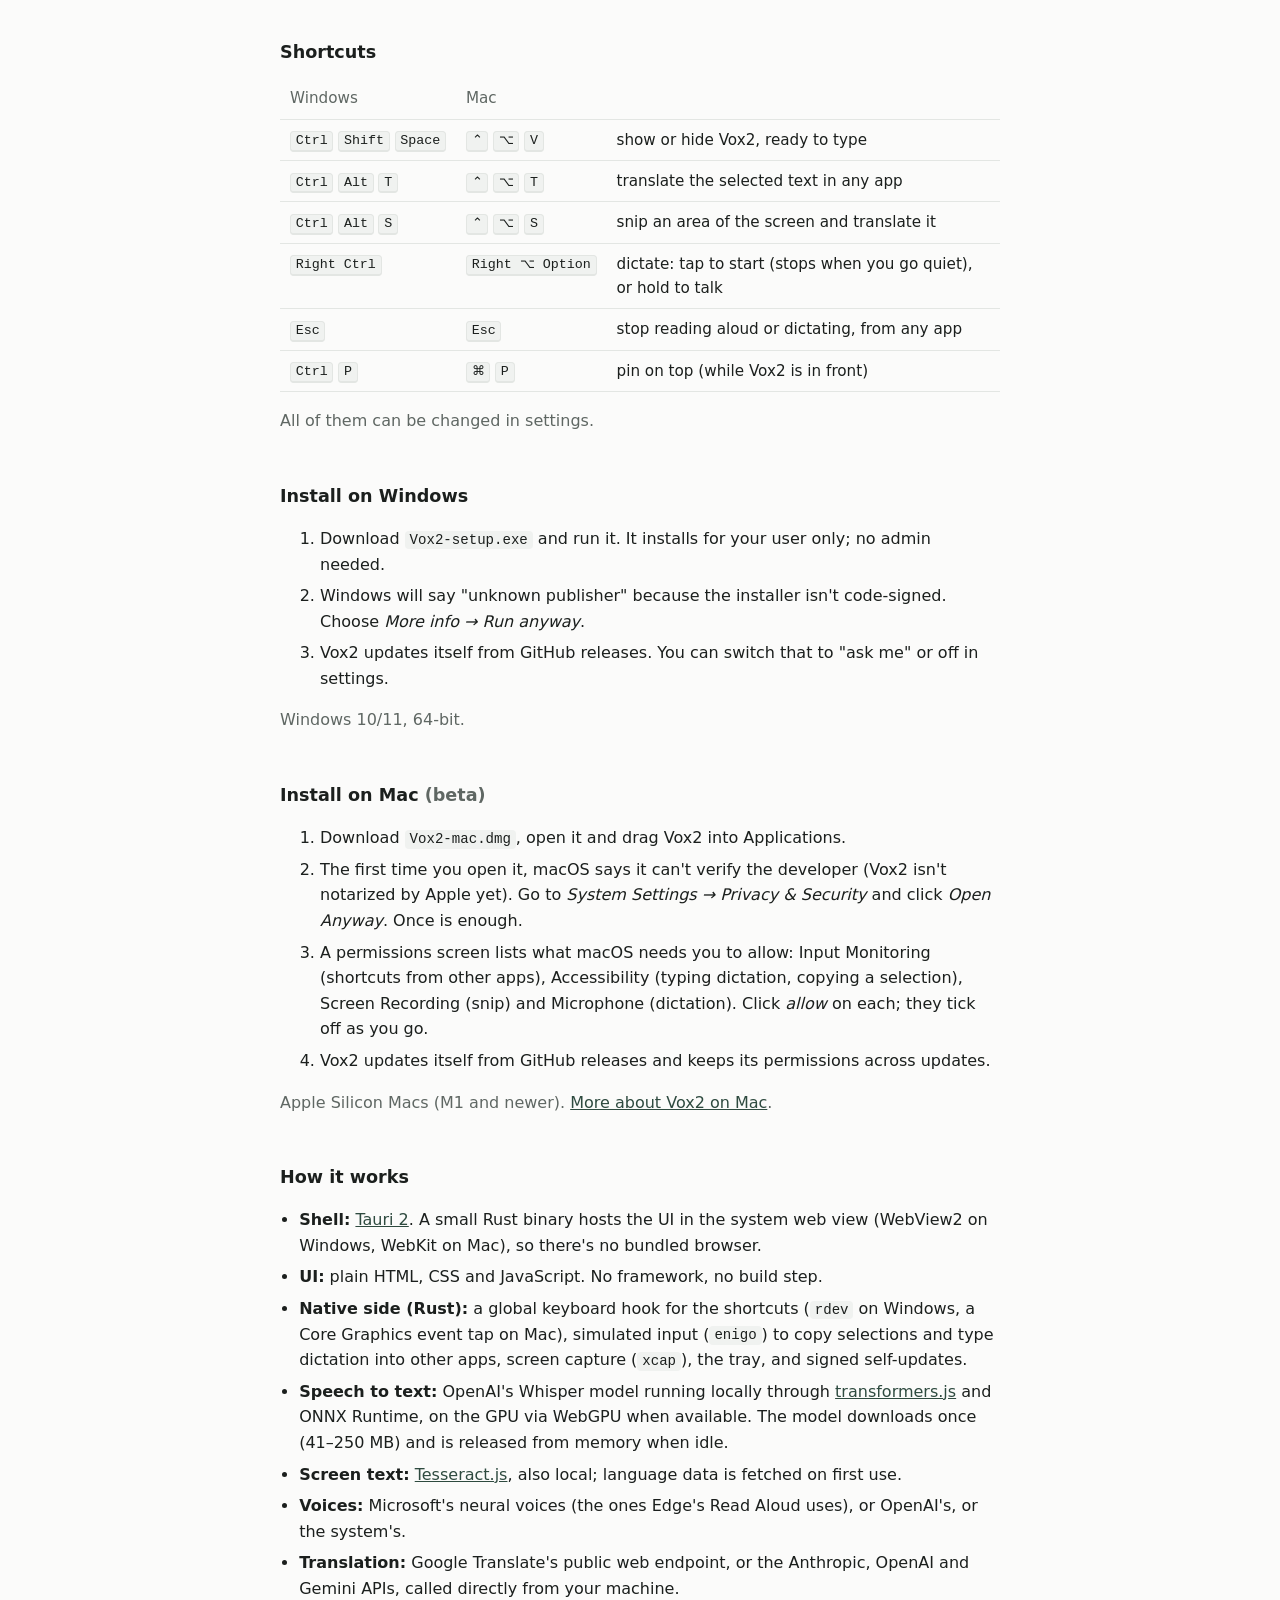
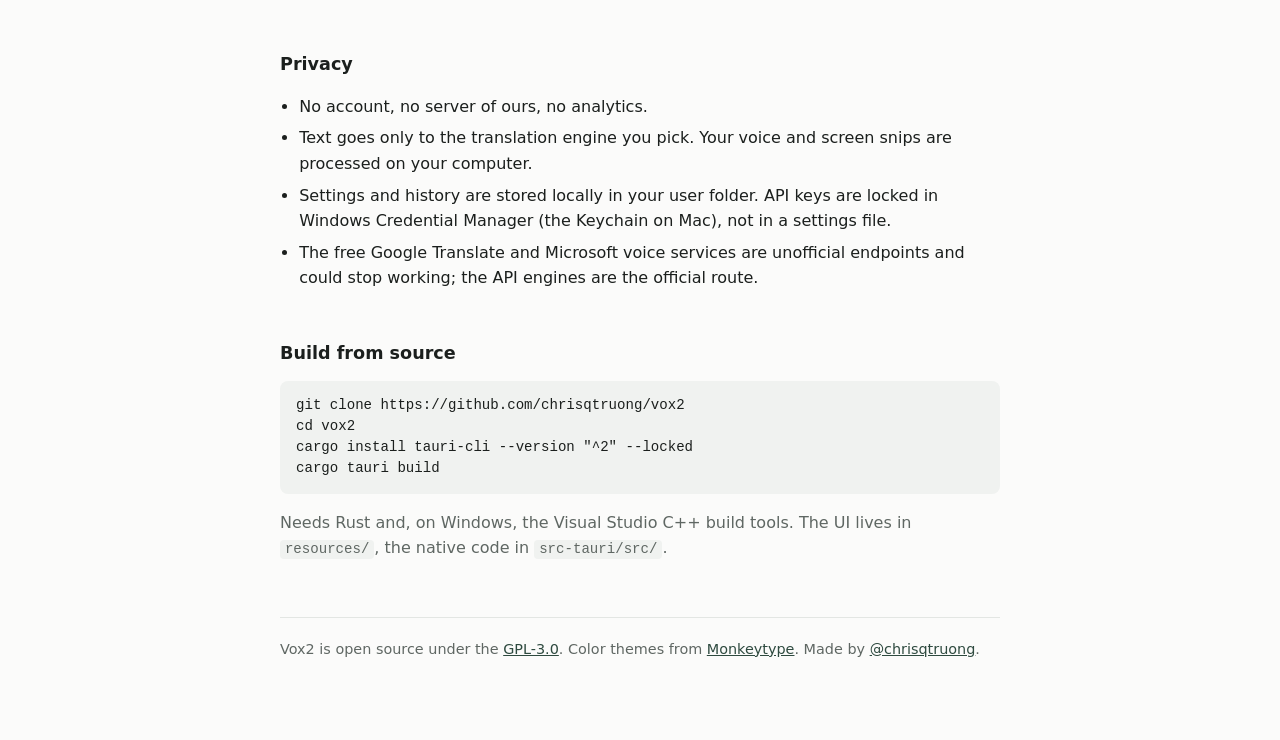
==== commit 4707f871: "Mac: ⌃⌥ V/T/S shortcuts that don't reach the app in front; move old defaults over Co-Authored-By: Cl" ====
--- a/docs/index.html
+++ b/docs/index.html
@@ -84,16 +84,16 @@
     <li><strong>Engines.</strong> Google Translate (free), or Claude, ChatGPT or Gemini with your own API key, with tone and "who it's for" so pronouns come out right.</li>
     <li><strong>Back-translation with a match score.</strong> See your translation turned back into your language, scored by how much of your meaning survived. It compares meaning, not exact words, on your computer. <a href="https://github.com/chrisqtruong/vox2/blob/main/docs/meaning-check-tests/README.md">How it works, and how well</a>.</li>
     <li><strong>Small things.</strong> Detect language, pinned languages, pronunciation for non-Latin scripts, 30-item history, always on top, 37 themes.</li>
-    <li><strong>Windows and Mac.</strong> The same app on both. On Mac the shortcuts use ⌘ and ⌥, and a permissions screen walks you through what macOS asks for.</li>
+    <li><strong>Windows and Mac.</strong> The same app on both. On Mac the shortcuts follow Mac conventions, and a permissions screen walks you through what macOS asks for.</li>
   </ul>
 
   <h2>Shortcuts</h2>
   <div class="table">
     <table>
       <tr><td class="muted">Windows</td><td class="muted">Mac</td><td></td></tr>
-      <tr><td><kbd>Ctrl</kbd> <kbd>Shift</kbd> <kbd>Space</kbd></td><td><kbd>⇧</kbd> <kbd>⌘</kbd> <kbd>Space</kbd></td><td>show or hide Vox2, ready to type</td></tr>
-      <tr><td><kbd>Ctrl</kbd> <kbd>Alt</kbd> <kbd>T</kbd></td><td><kbd>⌥</kbd> <kbd>⌘</kbd> <kbd>T</kbd></td><td>translate the selected text in any app</td></tr>
-      <tr><td><kbd>Ctrl</kbd> <kbd>Alt</kbd> <kbd>S</kbd></td><td><kbd>⌥</kbd> <kbd>⌘</kbd> <kbd>S</kbd></td><td>snip an area of the screen and translate it</td></tr>
+      <tr><td><kbd>Ctrl</kbd> <kbd>Shift</kbd> <kbd>Space</kbd></td><td><kbd>⌃</kbd> <kbd>⌥</kbd> <kbd>V</kbd></td><td>show or hide Vox2, ready to type</td></tr>
+      <tr><td><kbd>Ctrl</kbd> <kbd>Alt</kbd> <kbd>T</kbd></td><td><kbd>⌃</kbd> <kbd>⌥</kbd> <kbd>T</kbd></td><td>translate the selected text in any app</td></tr>
+      <tr><td><kbd>Ctrl</kbd> <kbd>Alt</kbd> <kbd>S</kbd></td><td><kbd>⌃</kbd> <kbd>⌥</kbd> <kbd>S</kbd></td><td>snip an area of the screen and translate it</td></tr>
       <tr><td><kbd>Right Ctrl</kbd></td><td><kbd>Right ⌥ Option</kbd></td><td>dictate: tap to start (stops when you go quiet), or hold to talk</td></tr>
       <tr><td><kbd>Esc</kbd></td><td><kbd>Esc</kbd></td><td>stop reading aloud or dictating, from any app</td></tr>
       <tr><td><kbd>Ctrl</kbd> <kbd>P</kbd></td><td><kbd>⌘</kbd> <kbd>P</kbd></td><td>pin on top (while Vox2 is in front)</td></tr>
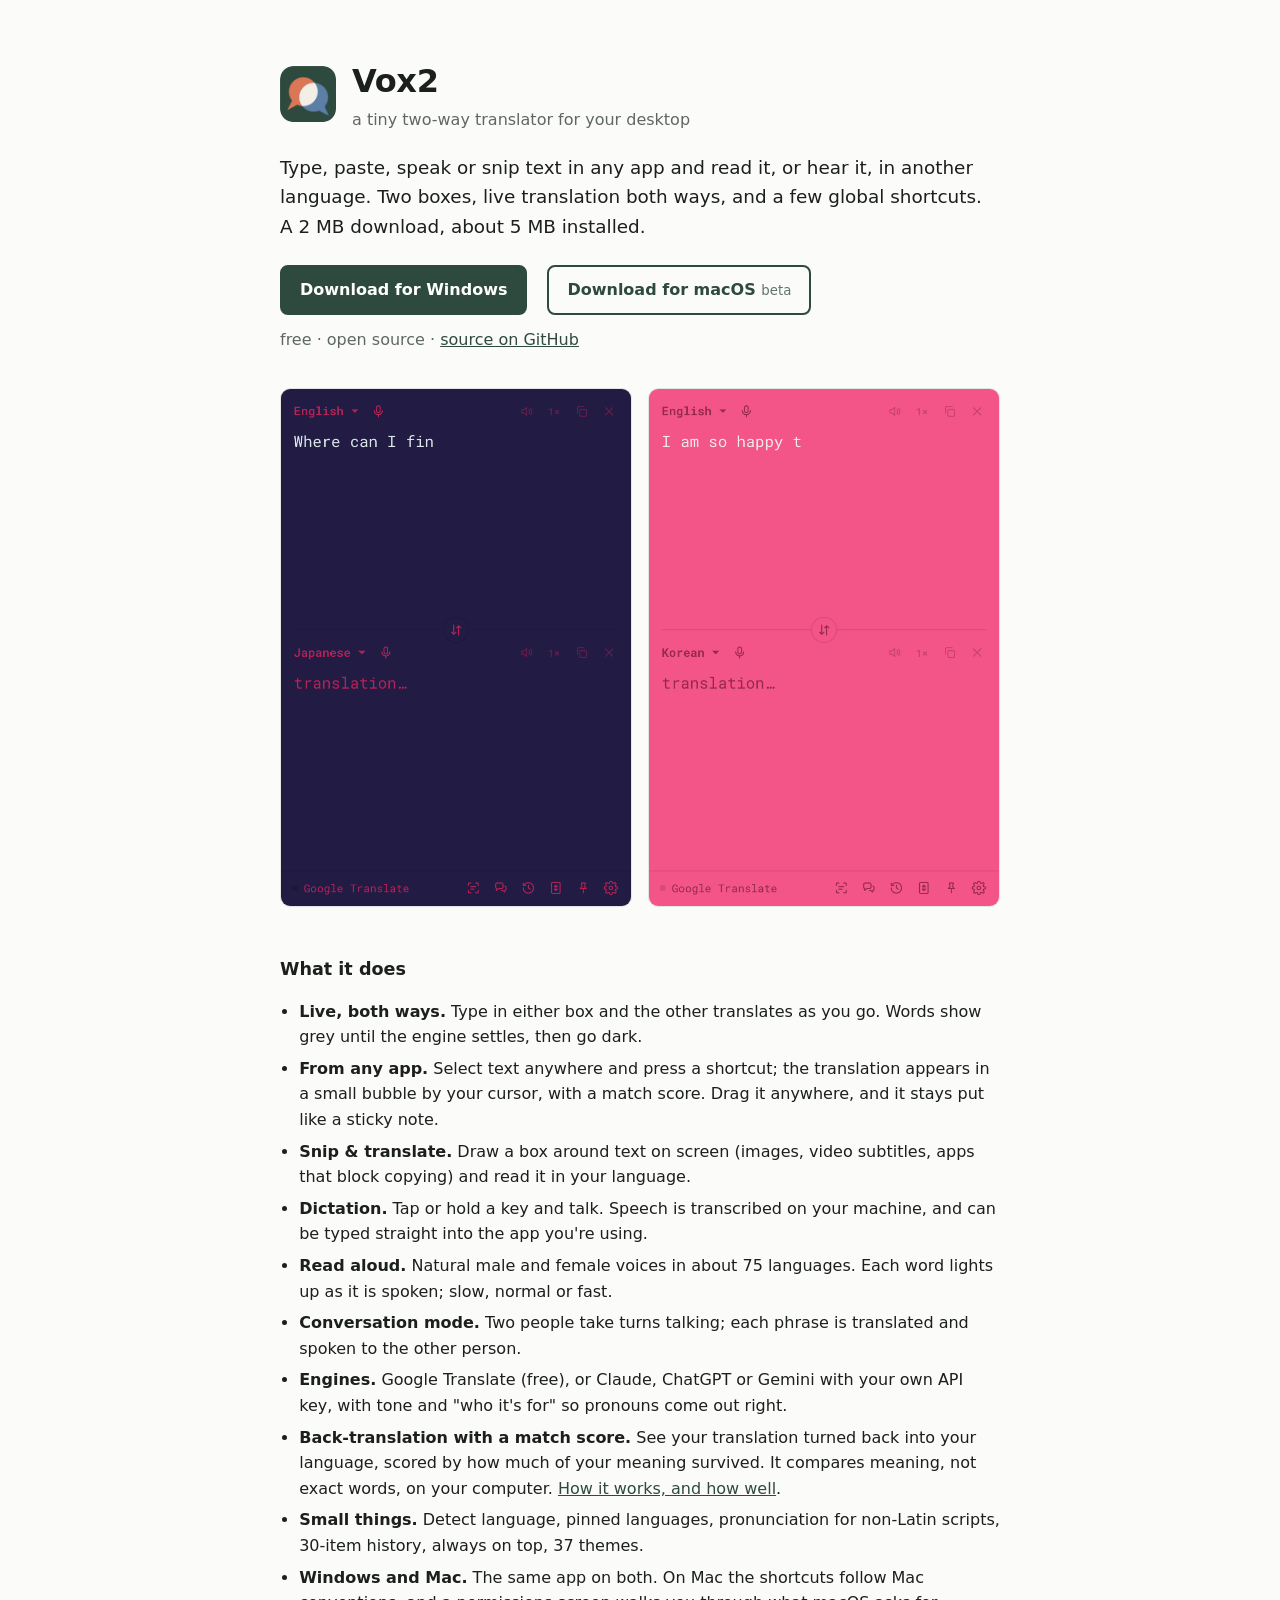
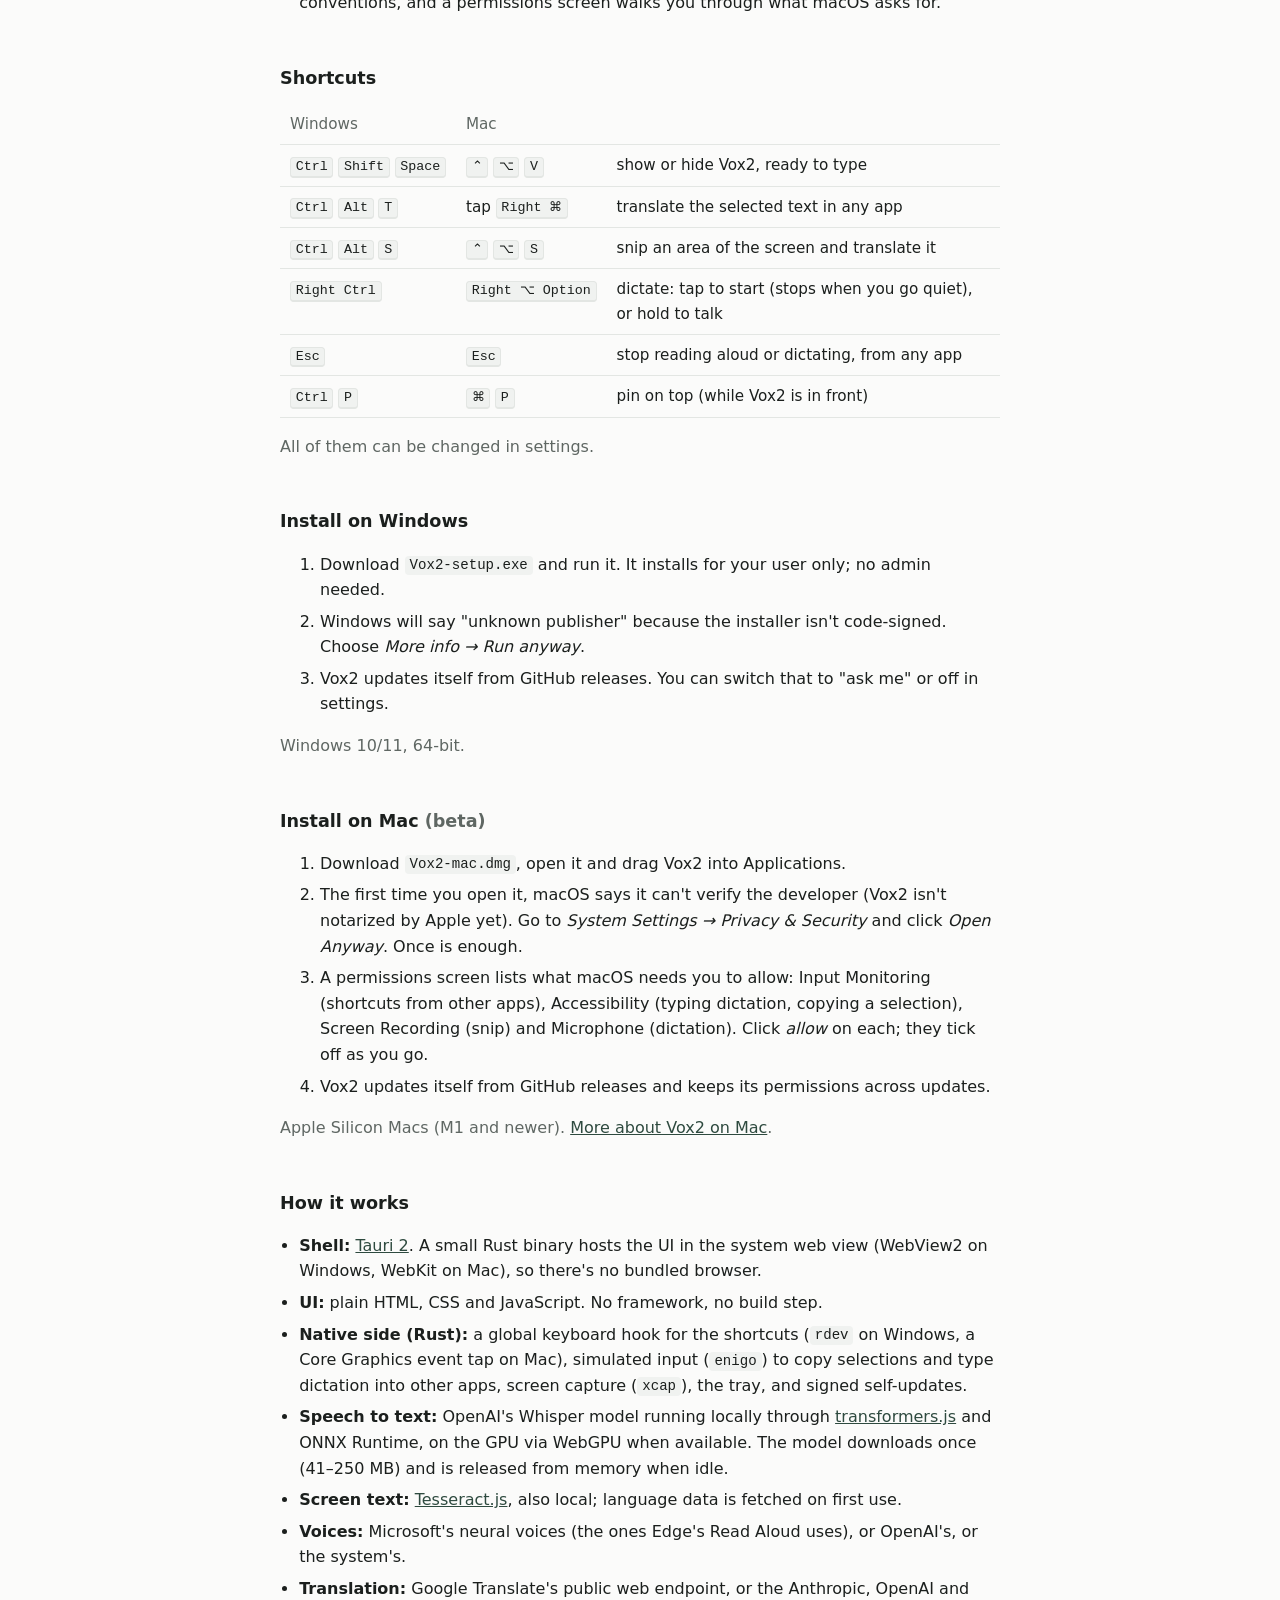
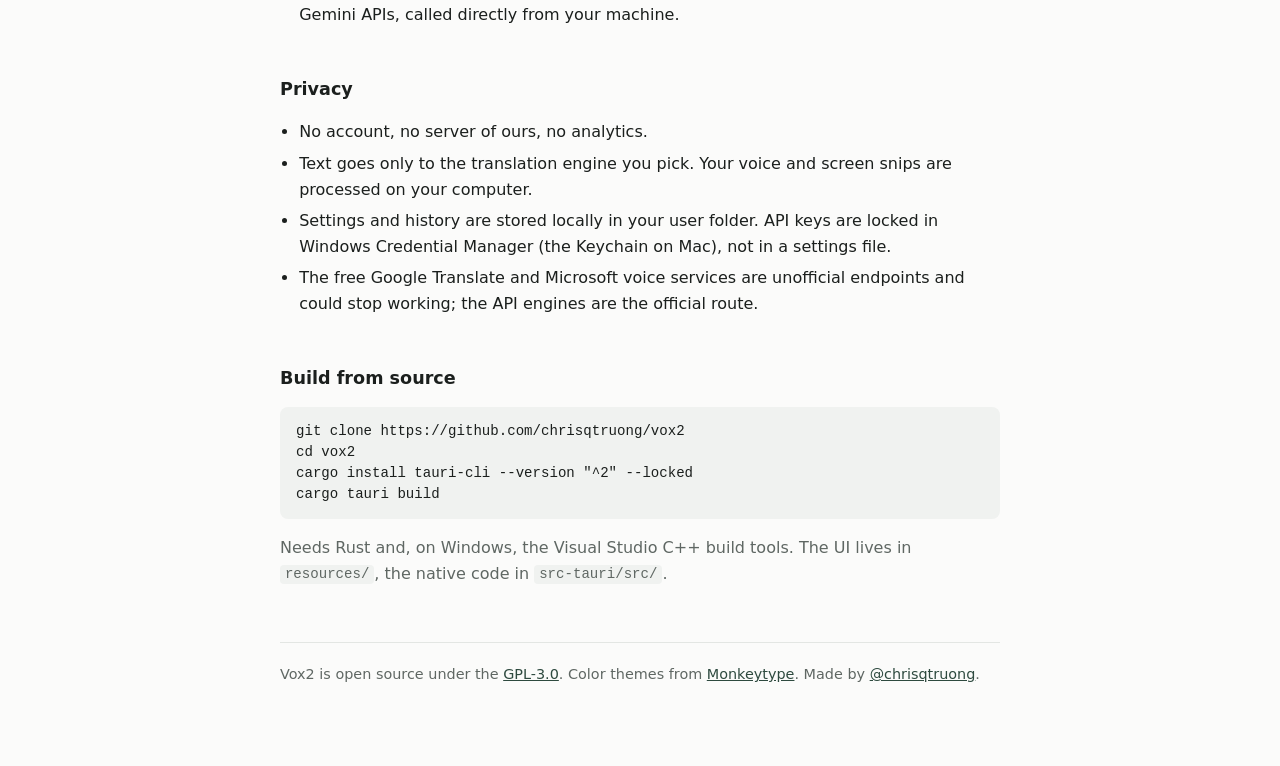
==== commit 19e2b6bc: "Docs: movable bubble, see all of your text, fit then wider; Mac selection is a Right ⌘ tap Co-Author" ====
--- a/docs/index.html
+++ b/docs/index.html
@@ -76,7 +76,7 @@
   <h2>What it does</h2>
   <ul>
     <li><strong>Live, both ways.</strong> Type in either box and the other translates as you go. Words show grey until the engine settles, then go dark.</li>
-    <li><strong>From any app.</strong> Select text anywhere and press a shortcut; the translation appears in a small bubble by your cursor.</li>
+    <li><strong>From any app.</strong> Select text anywhere and press a shortcut; the translation appears in a small bubble by your cursor, with a match score. Drag it anywhere, and it stays put like a sticky note.</li>
     <li><strong>Snip &amp; translate.</strong> Draw a box around text on screen (images, video subtitles, apps that block copying) and read it in your language.</li>
     <li><strong>Dictation.</strong> Tap or hold a key and talk. Speech is transcribed on your machine, and can be typed straight into the app you're using.</li>
     <li><strong>Read aloud.</strong> Natural male and female voices in about 75 languages. Each word lights up as it is spoken; slow, normal or fast.</li>
@@ -92,7 +92,7 @@
     <table>
       <tr><td class="muted">Windows</td><td class="muted">Mac</td><td></td></tr>
       <tr><td><kbd>Ctrl</kbd> <kbd>Shift</kbd> <kbd>Space</kbd></td><td><kbd>⌃</kbd> <kbd>⌥</kbd> <kbd>V</kbd></td><td>show or hide Vox2, ready to type</td></tr>
-      <tr><td><kbd>Ctrl</kbd> <kbd>Alt</kbd> <kbd>T</kbd></td><td><kbd>⌃</kbd> <kbd>⌥</kbd> <kbd>T</kbd></td><td>translate the selected text in any app</td></tr>
+      <tr><td><kbd>Ctrl</kbd> <kbd>Alt</kbd> <kbd>T</kbd></td><td>tap <kbd>Right ⌘</kbd></td><td>translate the selected text in any app</td></tr>
       <tr><td><kbd>Ctrl</kbd> <kbd>Alt</kbd> <kbd>S</kbd></td><td><kbd>⌃</kbd> <kbd>⌥</kbd> <kbd>S</kbd></td><td>snip an area of the screen and translate it</td></tr>
       <tr><td><kbd>Right Ctrl</kbd></td><td><kbd>Right ⌥ Option</kbd></td><td>dictate: tap to start (stops when you go quiet), or hold to talk</td></tr>
       <tr><td><kbd>Esc</kbd></td><td><kbd>Esc</kbd></td><td>stop reading aloud or dictating, from any app</td></tr>
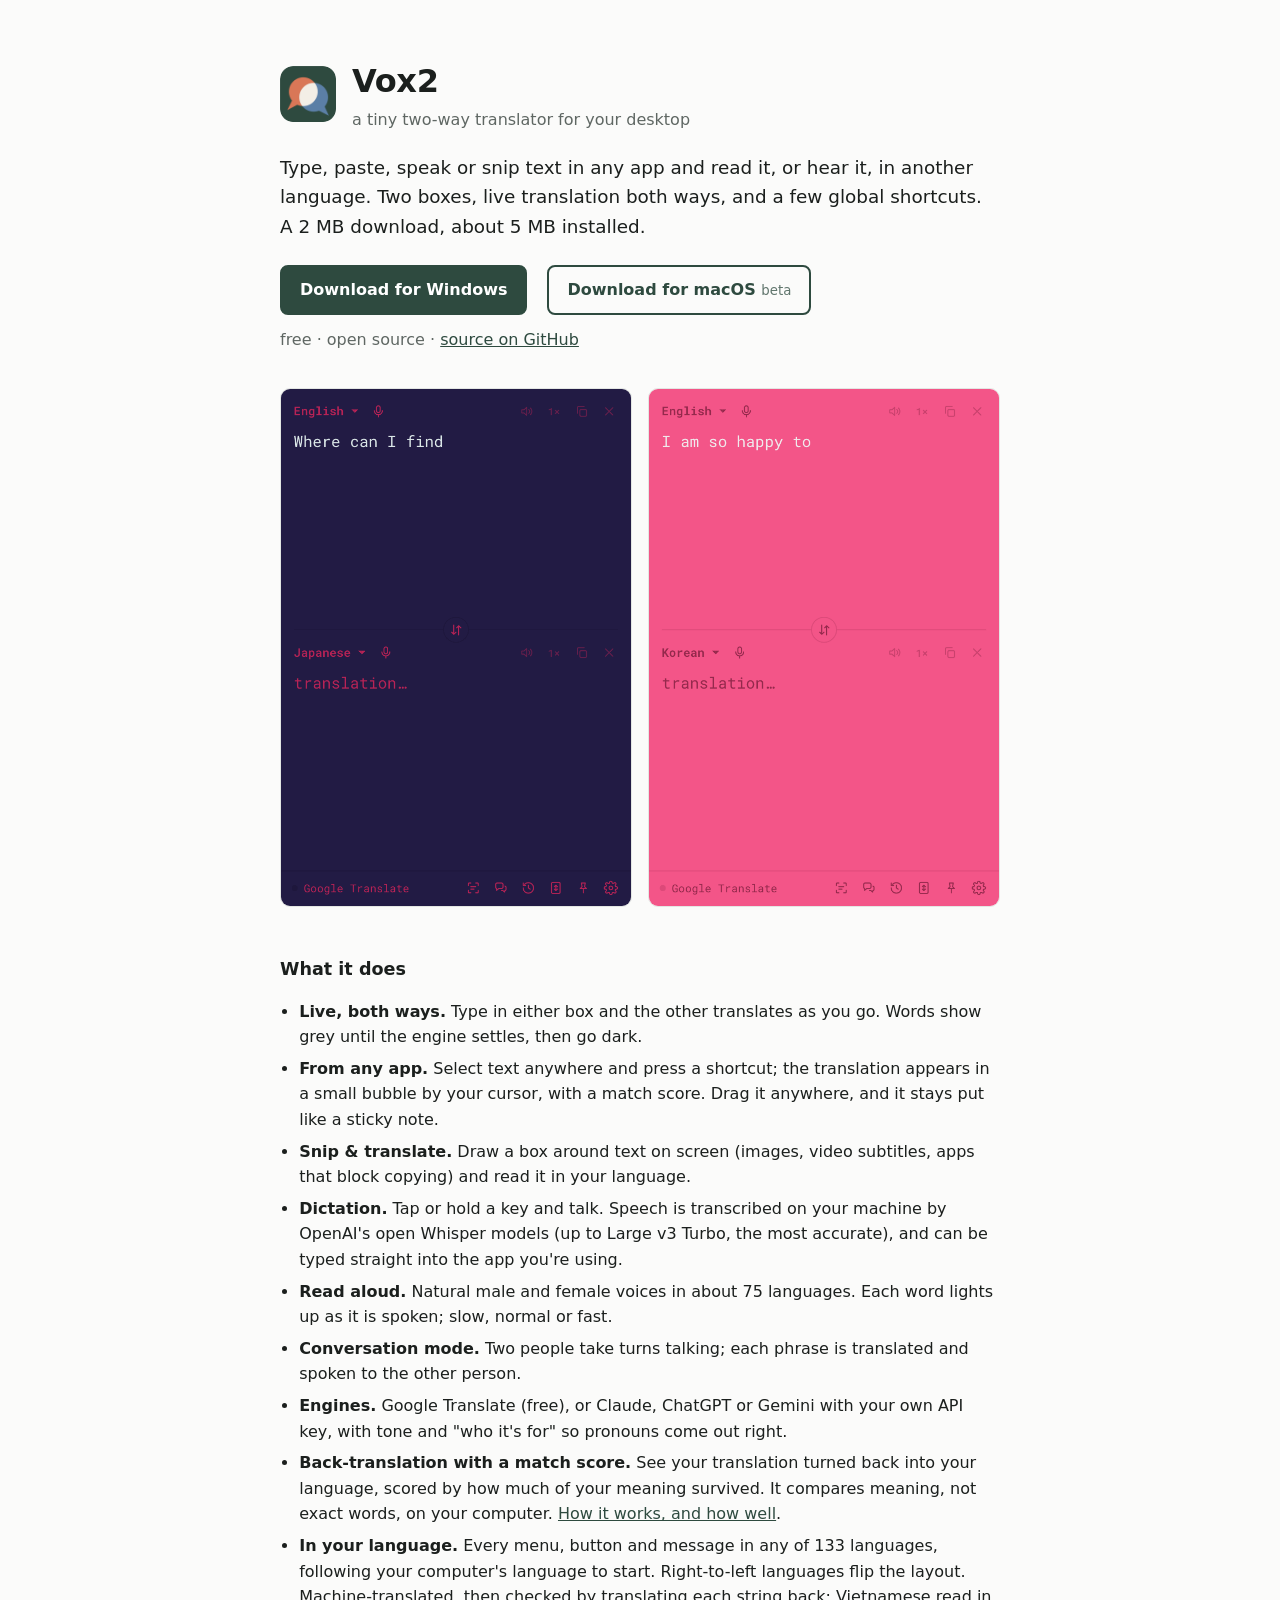
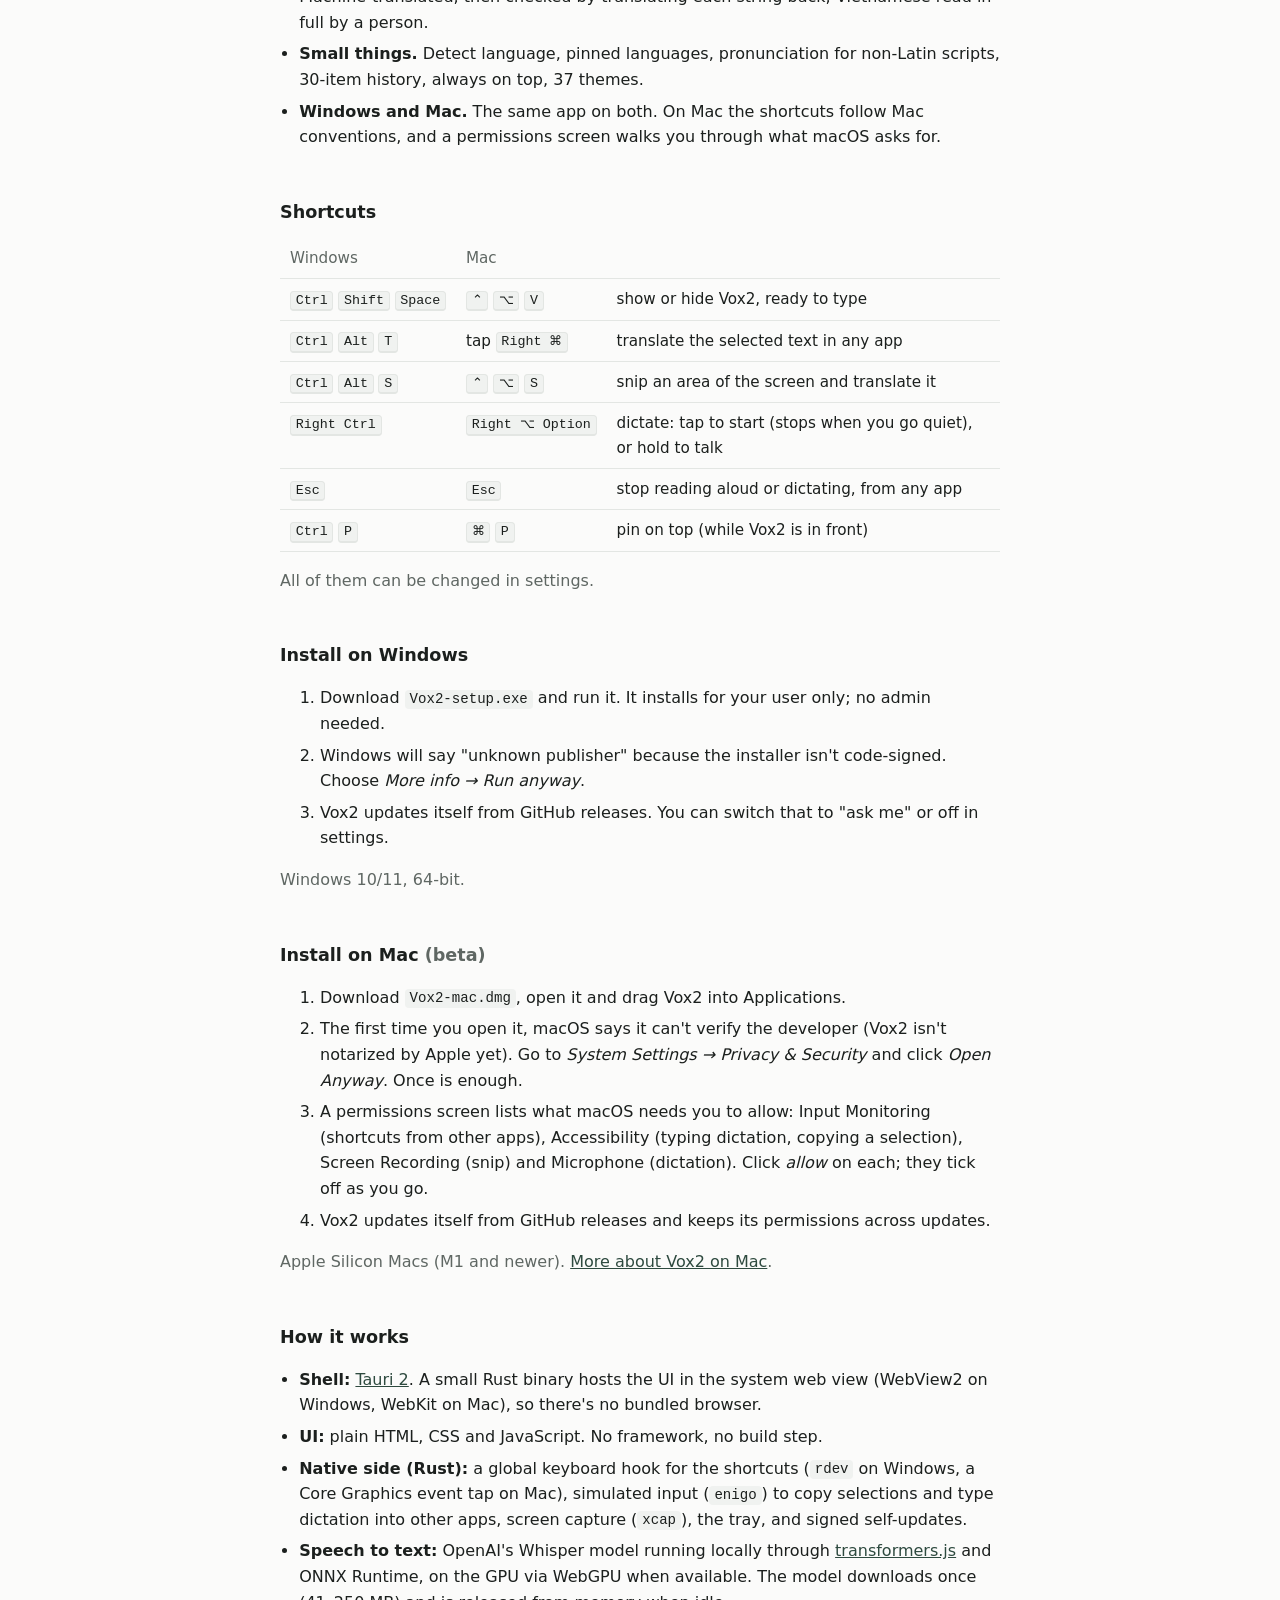
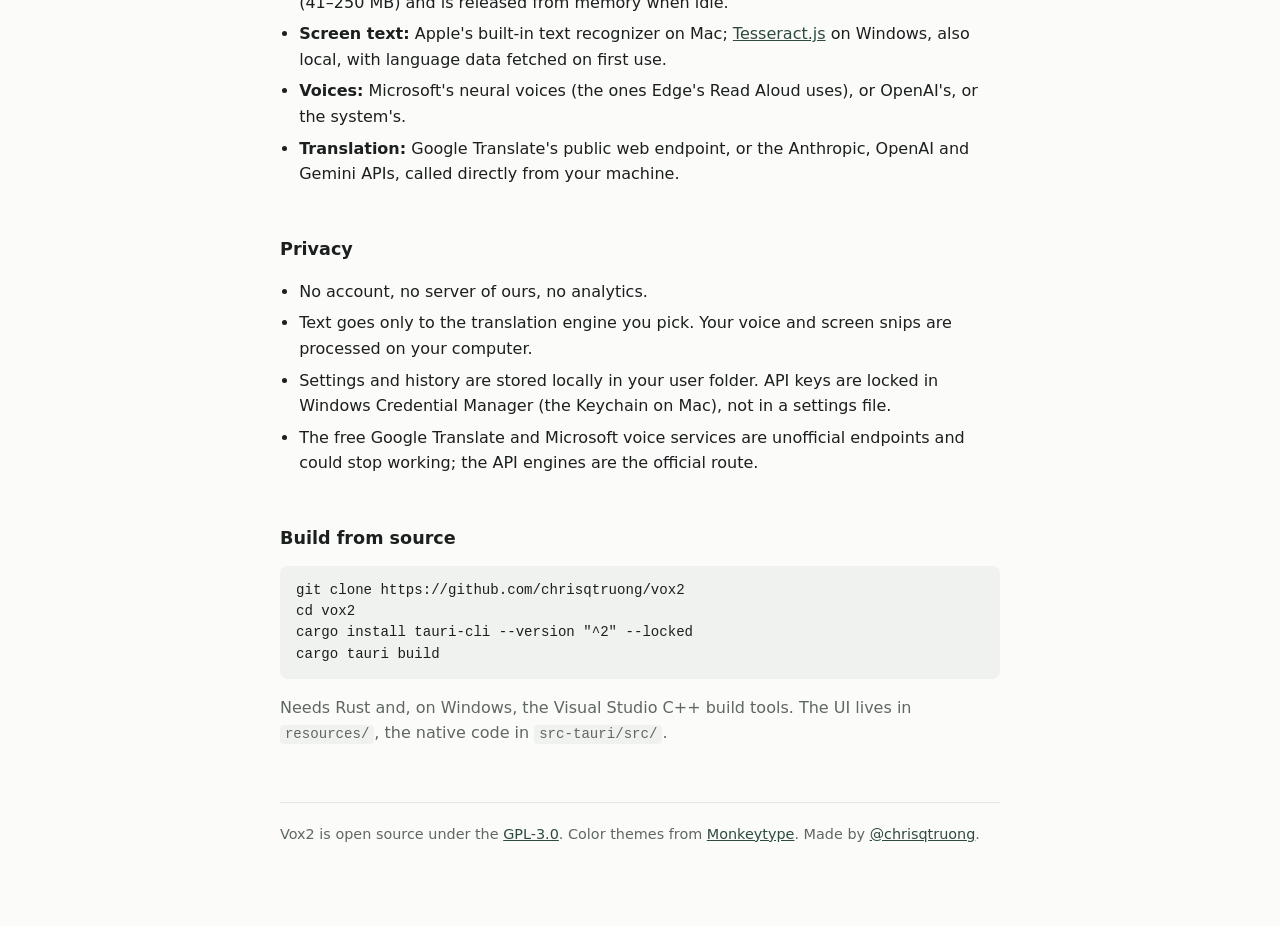
==== commit 4887413a: "Merge main; docs: app language done on the roadmap, project page Co-Authored-By: Claude Opus 5.5 <no" ====
--- a/docs/index.html
+++ b/docs/index.html
@@ -78,11 +78,12 @@
     <li><strong>Live, both ways.</strong> Type in either box and the other translates as you go. Words show grey until the engine settles, then go dark.</li>
     <li><strong>From any app.</strong> Select text anywhere and press a shortcut; the translation appears in a small bubble by your cursor, with a match score. Drag it anywhere, and it stays put like a sticky note.</li>
     <li><strong>Snip &amp; translate.</strong> Draw a box around text on screen (images, video subtitles, apps that block copying) and read it in your language.</li>
-    <li><strong>Dictation.</strong> Tap or hold a key and talk. Speech is transcribed on your machine, and can be typed straight into the app you're using.</li>
+    <li><strong>Dictation.</strong> Tap or hold a key and talk. Speech is transcribed on your machine by OpenAI's open Whisper models (up to Large v3 Turbo, the most accurate), and can be typed straight into the app you're using.</li>
     <li><strong>Read aloud.</strong> Natural male and female voices in about 75 languages. Each word lights up as it is spoken; slow, normal or fast.</li>
     <li><strong>Conversation mode.</strong> Two people take turns talking; each phrase is translated and spoken to the other person.</li>
     <li><strong>Engines.</strong> Google Translate (free), or Claude, ChatGPT or Gemini with your own API key, with tone and "who it's for" so pronouns come out right.</li>
     <li><strong>Back-translation with a match score.</strong> See your translation turned back into your language, scored by how much of your meaning survived. It compares meaning, not exact words, on your computer. <a href="https://github.com/chrisqtruong/vox2/blob/main/docs/meaning-check-tests/README.md">How it works, and how well</a>.</li>
+    <li><strong>In your language.</strong> Every menu, button and message in any of 133 languages, following your computer's language to start. Right-to-left languages flip the layout. Machine-translated, then checked by translating each string back; Vietnamese read in full by a person.</li>
     <li><strong>Small things.</strong> Detect language, pinned languages, pronunciation for non-Latin scripts, 30-item history, always on top, 37 themes.</li>
     <li><strong>Windows and Mac.</strong> The same app on both. On Mac the shortcuts follow Mac conventions, and a permissions screen walks you through what macOS asks for.</li>
   </ul>
@@ -124,7 +125,7 @@
     <li><strong>UI:</strong> plain HTML, CSS and JavaScript. No framework, no build step.</li>
     <li><strong>Native side (Rust):</strong> a global keyboard hook for the shortcuts (<code>rdev</code> on Windows, a Core Graphics event tap on Mac), simulated input (<code>enigo</code>) to copy selections and type dictation into other apps, screen capture (<code>xcap</code>), the tray, and signed self-updates.</li>
     <li><strong>Speech to text:</strong> OpenAI's Whisper model running locally through <a href="https://huggingface.co/docs/transformers.js">transformers.js</a> and ONNX Runtime, on the GPU via WebGPU when available. The model downloads once (41–250 MB) and is released from memory when idle.</li>
-    <li><strong>Screen text:</strong> <a href="https://tesseract.projectnaptha.com">Tesseract.js</a>, also local; language data is fetched on first use.</li>
+    <li><strong>Screen text:</strong> Apple's built-in text recognizer on Mac; <a href="https://tesseract.projectnaptha.com">Tesseract.js</a> on Windows, also local, with language data fetched on first use.</li>
     <li><strong>Voices:</strong> Microsoft's neural voices (the ones Edge's Read Aloud uses), or OpenAI's, or the system's.</li>
     <li><strong>Translation:</strong> Google Translate's public web endpoint, or the Anthropic, OpenAI and Gemini APIs, called directly from your machine.</li>
   </ul>
